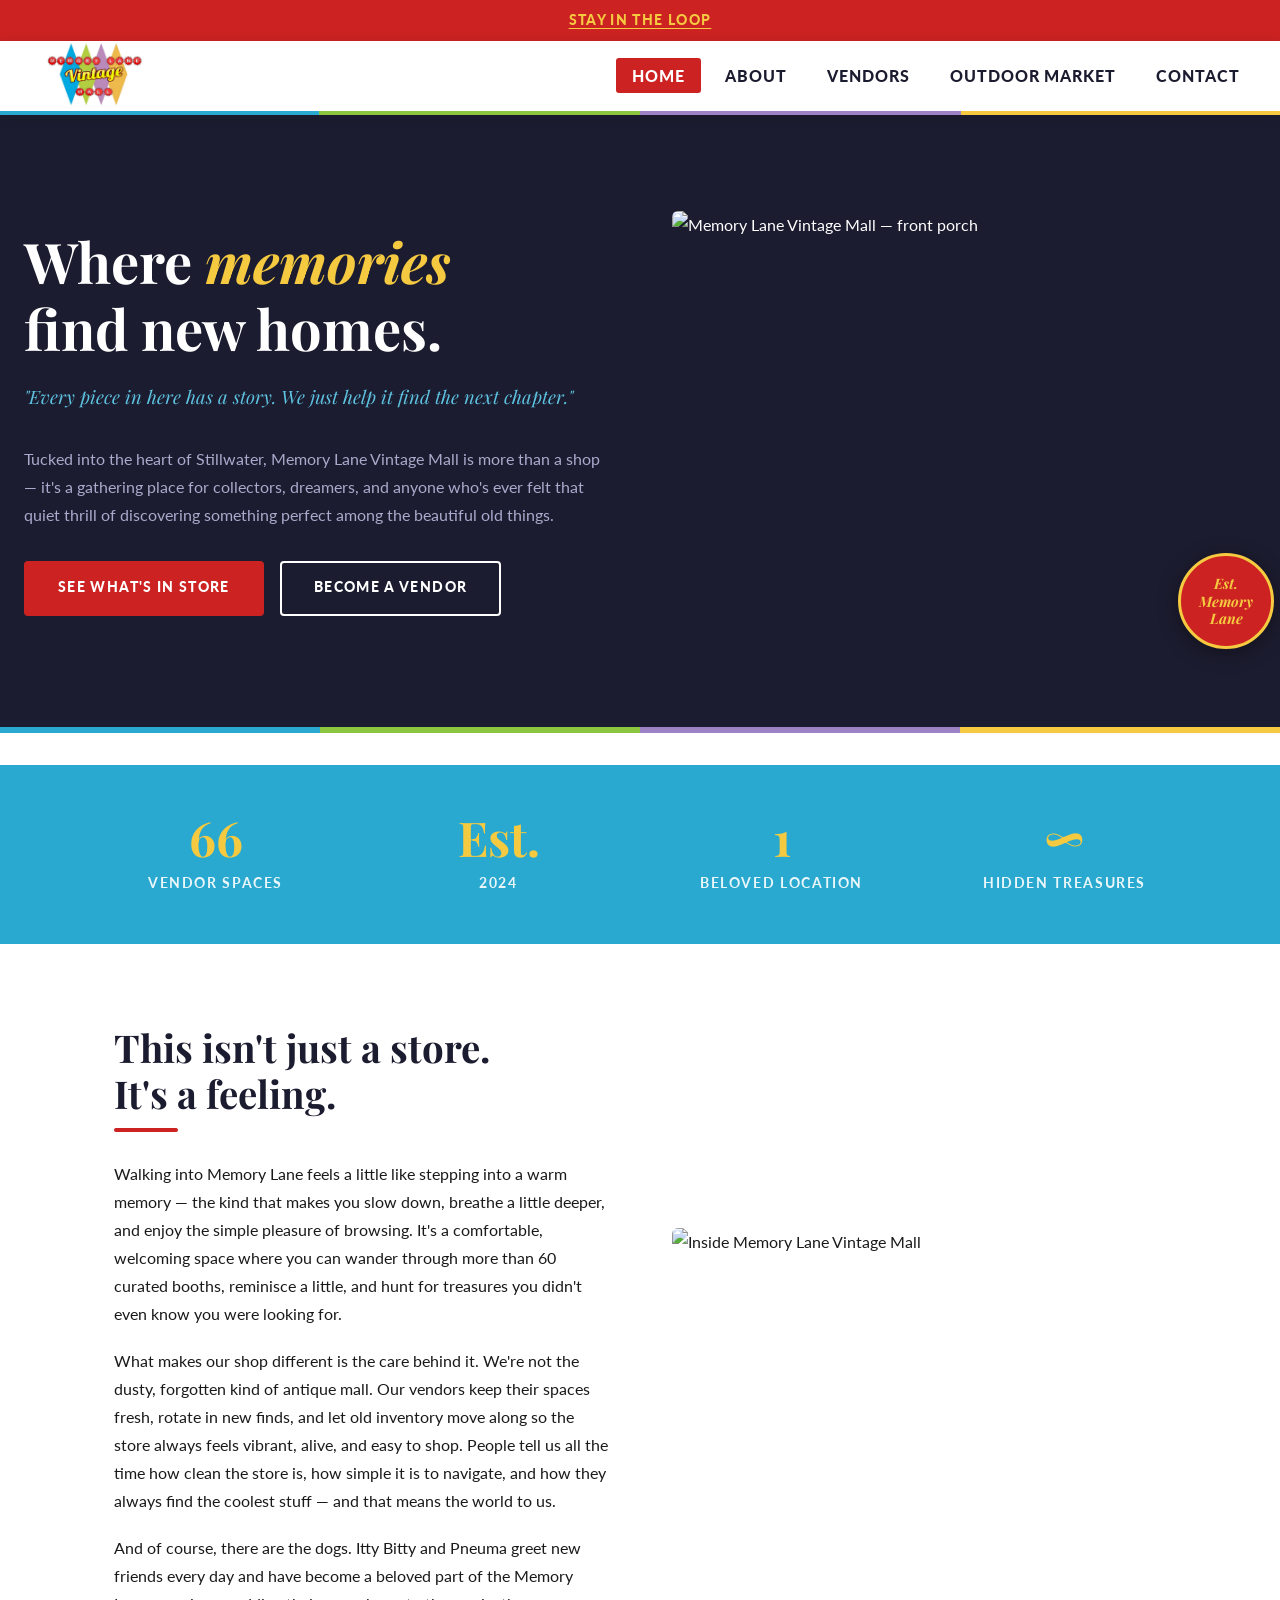
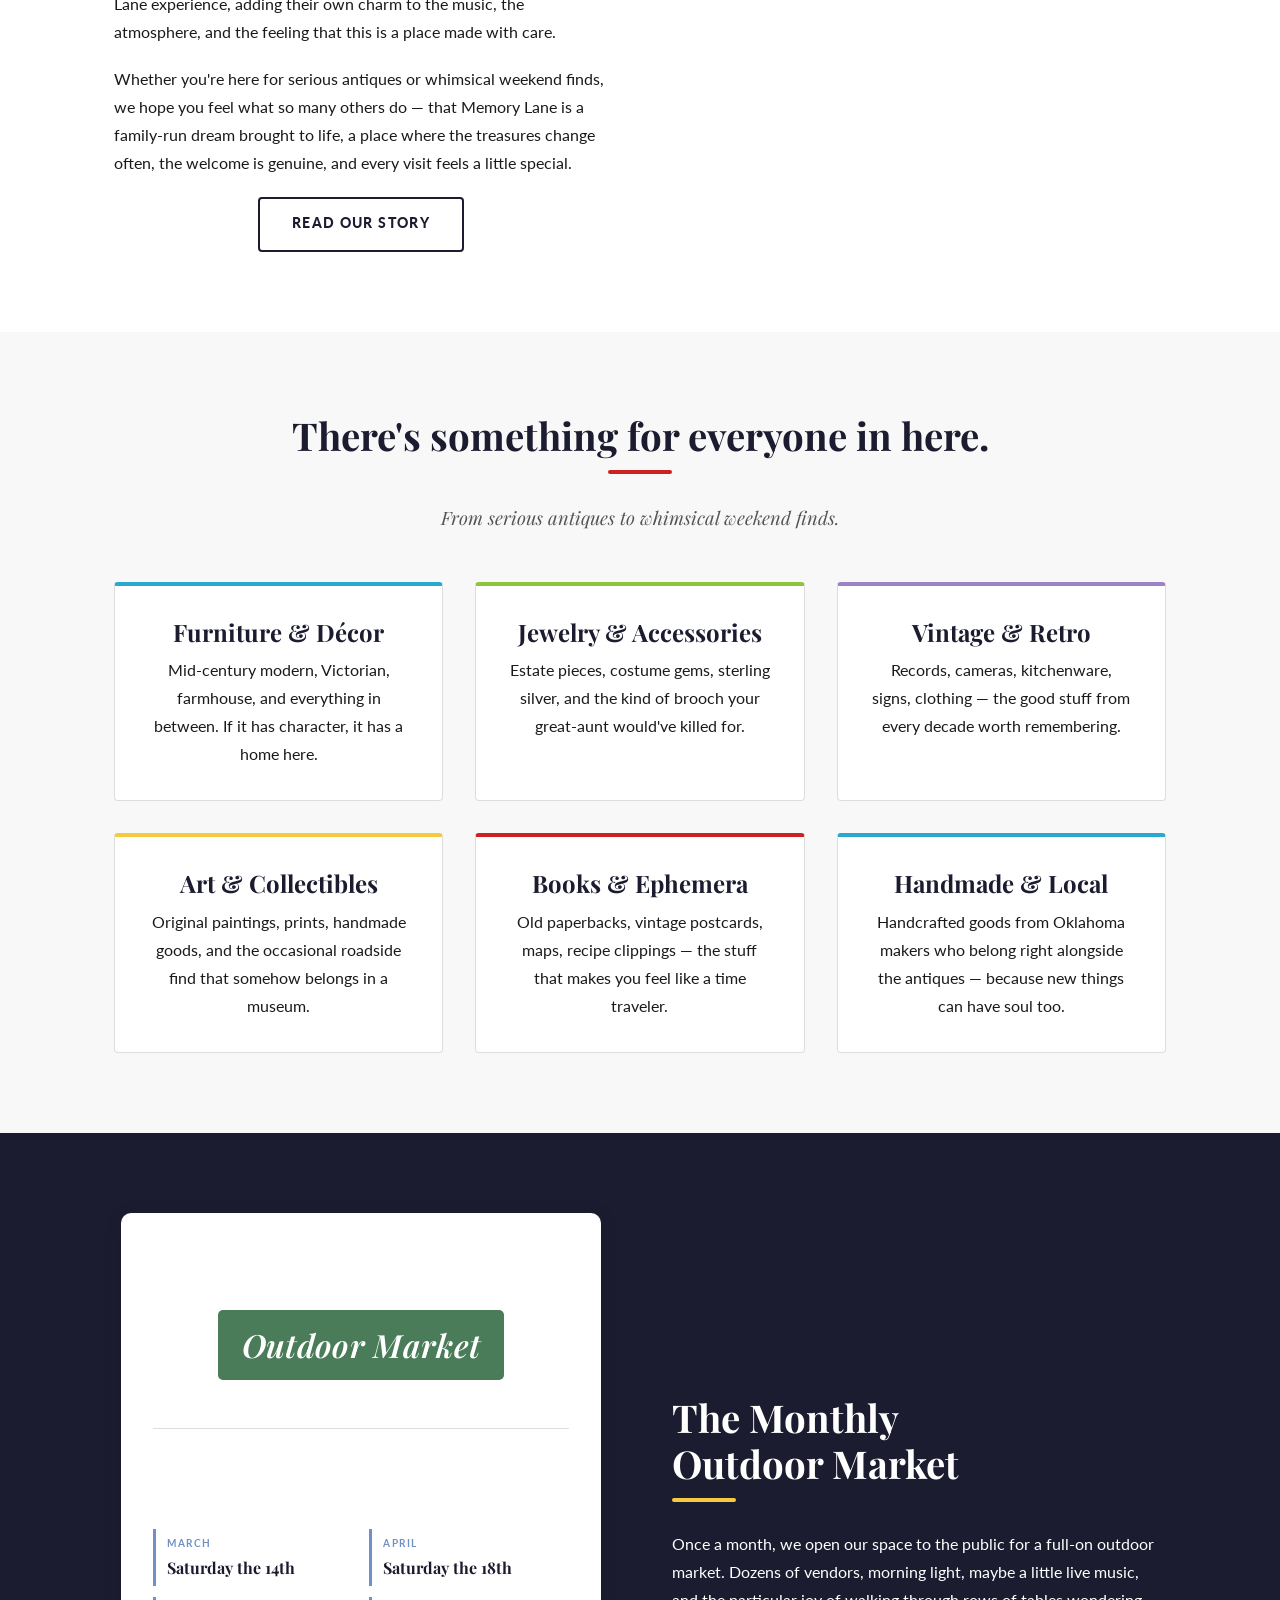
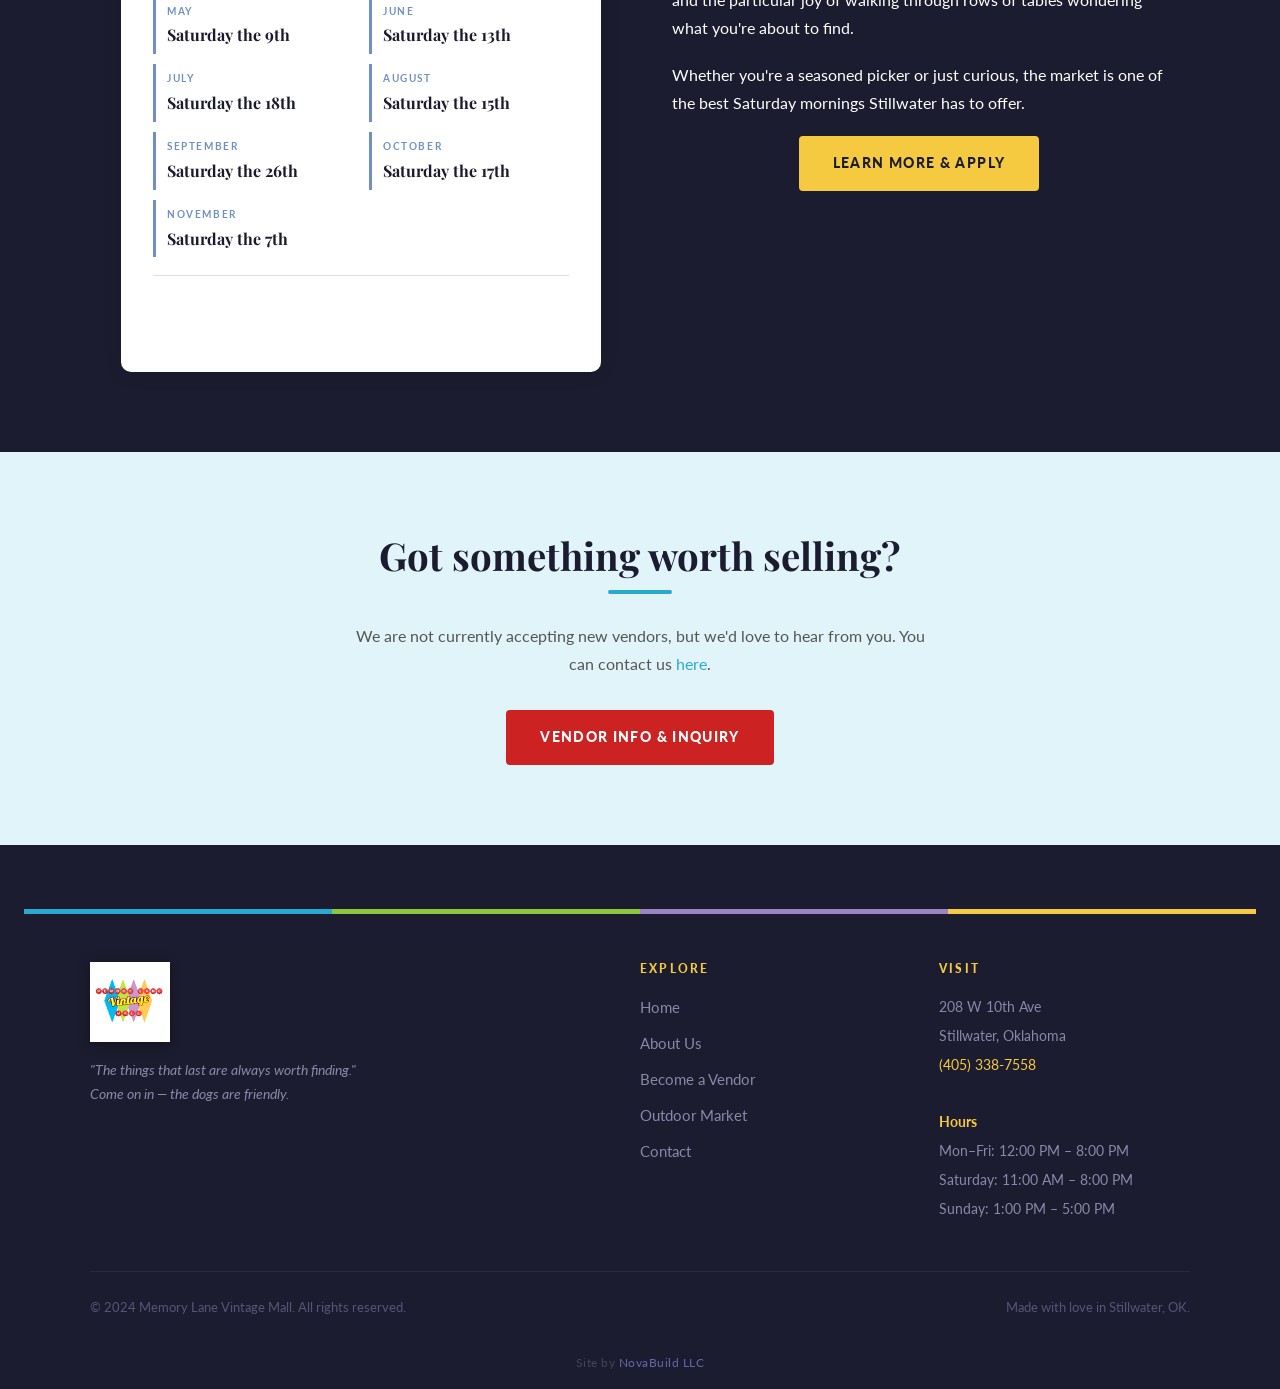
==== index.html @ 84dc1976 "add GA4 tag" ====
<!DOCTYPE html>
<html lang="en">
<head>
  <meta charset="UTF-8" />
  <meta name="viewport" content="width=device-width, initial-scale=1.0" />
  <meta name="google-site-verification" content="p25e0lxnQIfx47fx3cgCvIccGphFpyYKOBlN60PEdwU" />
  <link rel="icon" type="image/x-icon" href="favicon.ico" />
  <link rel="icon" type="image/png" sizes="32x32" href="favicon-32x32.png" />
  <link rel="icon" type="image/png" sizes="16x16" href="favicon-16x16.png" />
  <link rel="apple-touch-icon" sizes="180x180" href="apple-touch-icon.png" />
  <link rel="manifest" href="site.webmanifest" />
  <title>Memory Lane Vintage Mall — Stillwater, OK</title>
  <meta name="description" content="Memory Lane Vintage Mall in Stillwater, Oklahoma. Antiques, vintage finds, and handmade goods from local vendors you'll actually love." />
  <link rel="stylesheet" href="style.css" />
  <!-- Client requested domain: memorylanevintagemall.com — to be configured at launch -->
</head>
<body>

  <!-- Announcement Banner -->
  <div class="banner">
    <a href="contact.html">Stay in the Loop</a>
  </div>

  <!-- Navigation -->
  <nav class="nav" aria-label="Main navigation">
    <div class="nav__inner">
      <a href="index.html" class="nav__logo" aria-label="Memory Lane Vintage Mall — Home">
        <img src="logo.jpg" alt="Memory Lane Vintage Mall" />
      </a>
      <button class="nav__toggle" aria-label="Toggle navigation" aria-expanded="false">
        <span></span>
        <span></span>
        <span></span>
      </button>
      <ul class="nav__links">
        <li><a href="index.html">Home</a></li>
        <li><a href="about.html">About</a></li>
        <li><a href="vendors.html">Vendors</a></li>
        <li><a href="market.html">Outdoor Market</a></li>
        <li><a href="contact.html">Contact</a></li>
      </ul>
    </div>
  </nav>

  <!-- Hero Section -->
  <section class="hero">
    <div class="hero__content">
      <h1>Where <em>memories</em><br>find new homes.</h1>
      <p class="lead">"Every piece in here has a story. We just help it find the next chapter."</p>
      <p>
        Tucked into the heart of Stillwater, Memory Lane Vintage Mall is more than a shop —
        it's a gathering place for collectors, dreamers, and anyone who's ever felt that
        quiet thrill of discovering something perfect among the beautiful old things.
      </p>
      <div class="hero__buttons">
        <a href="about.html" class="btn btn--primary">See What's In Store</a>
        <a href="vendors.html" class="btn btn--outline-light">Become a Vendor</a>
      </div>
    </div>
    <div class="hero__image">
      <img src="porch.jpg" alt="Memory Lane Vintage Mall — front porch" />
      <div class="hero__badge">Est.<br>Memory<br>Lane</div>
    </div>
  </section>

  <!-- Color stripe -->
  <div class="diamond-row"><span></span><span></span><span></span><span></span></div>

  <!-- Stats Strip -->
  <div class="stats">
    <div class="stats__grid">
      <div>
        <span class="stat__number">66</span>
        <span class="stat__label">Vendor Spaces</span>
      </div>
      <div>
        <span class="stat__number">Est.</span>
        <span class="stat__label">2024</span>
      </div>
      <div>
        <span class="stat__number">1</span>
        <span class="stat__label">Beloved Location</span>
      </div>
      <div>
        <span class="stat__number">∞</span>
        <span class="stat__label">Hidden Treasures</span>
      </div>
    </div>
  </div>

  <!-- Intro -->
  <section class="section">
    <div class="container">
      <div class="two-col">
        <div>
          <h2>This isn't just a store.<br>It's a feeling.</h2>
          <hr class="divider" />
          <p>
            Walking into Memory Lane feels a little like stepping into a warm memory — the kind that makes you slow down, breathe a little deeper, and enjoy the simple pleasure of browsing. It's a comfortable, welcoming space where you can wander through more than 60 curated booths, reminisce a little, and hunt for treasures you didn't even know you were looking for.
          </p>
          <p>
            What makes our shop different is the care behind it. We're not the dusty, forgotten kind of antique mall. Our vendors keep their spaces fresh, rotate in new finds, and let old inventory move along so the store always feels vibrant, alive, and easy to shop. People tell us all the time how clean the store is, how simple it is to navigate, and how they always find the coolest stuff — and that means the world to us.
          </p>
          <p>
            And of course, there are the dogs. Itty Bitty and Pneuma greet new friends every day and have become a beloved part of the Memory Lane experience, adding their own charm to the music, the atmosphere, and the feeling that this is a place made with care.
          </p>
          <p>
            Whether you're here for serious antiques or whimsical weekend finds, we hope you feel what so many others do — that Memory Lane is a family-run dream brought to life, a place where the treasures change often, the welcome is genuine, and every visit feels a little special.
          </p>
          <div style="text-align: center;"><a href="about.html" class="btn btn--outline">Read Our Story</a></div>
        </div>
        <div>
          <img src="interior.jpg" alt="Inside Memory Lane Vintage Mall" class="section-img" />
        </div>
      </div>
    </div>
  </section>

  <!-- What You'll Find -->
  <section class="section section--alt">
    <div class="container text-center">
      <h2>There's something for everyone in here.</h2>
      <hr class="divider divider--center" />
      <p class="lead" style="margin-bottom: 3rem;">From serious antiques to whimsical weekend finds.</p>
      <div class="card-grid">
        <div class="card">
          <h3>Furniture & Décor</h3>
          <p>Mid-century modern, Victorian, farmhouse, and everything in between. If it has character, it has a home here.</p>
        </div>
        <div class="card">
          <h3>Jewelry & Accessories</h3>
          <p>Estate pieces, costume gems, sterling silver, and the kind of brooch your great-aunt would've killed for.</p>
        </div>
        <div class="card">
          <h3>Vintage & Retro</h3>
          <p>Records, cameras, kitchenware, signs, clothing — the good stuff from every decade worth remembering.</p>
        </div>
        <div class="card">
          <h3>Art & Collectibles</h3>
          <p>Original paintings, prints, handmade goods, and the occasional roadside find that somehow belongs in a museum.</p>
        </div>
        <div class="card">
          <h3>Books & Ephemera</h3>
          <p>Old paperbacks, vintage postcards, maps, recipe clippings — the stuff that makes you feel like a time traveler.</p>
        </div>
        <div class="card">
          <h3>Handmade & Local</h3>
          <p>Handcrafted goods from Oklahoma makers who belong right alongside the antiques — because new things can have soul too.</p>
        </div>
      </div>
    </div>
  </section>

  <!-- Monthly Market Teaser -->
  <section class="section section--navy">
    <div class="container">
      <div class="two-col">
        <div>
          <div class="market-schedule">
            <div class="market-schedule__header">
              <p class="market-schedule__monthly">Monthly</p>
              <p class="market-schedule__brand">Memory Lane</p>
              <div class="market-schedule__title-bar">Outdoor Market</div>
              <p class="market-schedule__mall">Mall</p>
            </div>
            <hr class="market-schedule__rule" />
            <h3 class="market-schedule__year-title">2026 Market Dates</h3>
            <p class="market-schedule__subtitle">Every Saturday &middot; 10 am &ndash; 5 pm</p>
            <div class="market-schedule__dates">
              <div class="market-schedule__date-item">
                <span class="market-schedule__month">March</span>
                <span class="market-schedule__day">Saturday the 14th</span>
              </div>
              <div class="market-schedule__date-item">
                <span class="market-schedule__month">April</span>
                <span class="market-schedule__day">Saturday the 18th</span>
              </div>
              <div class="market-schedule__date-item">
                <span class="market-schedule__month">May</span>
                <span class="market-schedule__day">Saturday the 9th</span>
              </div>
              <div class="market-schedule__date-item">
                <span class="market-schedule__month">June</span>
                <span class="market-schedule__day">Saturday the 13th</span>
              </div>
              <div class="market-schedule__date-item">
                <span class="market-schedule__month">July</span>
                <span class="market-schedule__day">Saturday the 18th</span>
              </div>
              <div class="market-schedule__date-item">
                <span class="market-schedule__month">August</span>
                <span class="market-schedule__day">Saturday the 15th</span>
              </div>
              <div class="market-schedule__date-item">
                <span class="market-schedule__month">September</span>
                <span class="market-schedule__day">Saturday the 26th</span>
              </div>
              <div class="market-schedule__date-item">
                <span class="market-schedule__month">October</span>
                <span class="market-schedule__day">Saturday the 17th</span>
              </div>
              <div class="market-schedule__date-item market-schedule__date-item--solo">
                <span class="market-schedule__month">November</span>
                <span class="market-schedule__day">Saturday the 7th</span>
              </div>
            </div>
            <hr class="market-schedule__rule" />
            <div class="market-schedule__footer">
              <p class="market-schedule__footer-note">Follow us on Facebook &amp; Instagram for updates</p>
              <p class="market-schedule__address">208 W 10th Ave &middot; Stillwater, OK</p>
            </div>
          </div>
        </div>
        <div>
          <h2>The Monthly<br>Outdoor Market</h2>
          <hr class="divider divider--yellow" />
          <p>Once a month, we open our space to the public for a full-on outdoor market. Dozens of vendors, morning light, maybe a little live music, and the particular joy of walking through rows of tables wondering what you're about to find.</p>
          <p>Whether you're a seasoned picker or just curious, the market is one of the best Saturday mornings Stillwater has to offer.</p>
          <div style="text-align: center;"><a href="market.html" class="btn btn--yellow">Learn More & Apply</a></div>
        </div>
      </div>
    </div>
  </section>

  <!-- Vendor CTA -->
  <section class="section section--blue-tint">
    <div class="container text-center">
      <h2>Got something worth selling?</h2>
      <hr class="divider divider--center divider--blue" />
      <p style="max-width: 580px; margin: 0 auto 2rem; color: var(--text-light);">
        We are not currently accepting new vendors, but we'd love to hear from you.
        You can contact us <a href="contact.html" style="color: var(--blue);">here</a>.
      </p>
      <a href="vendors.html" class="btn btn--primary">Vendor Info & Inquiry</a>
    </div>
  </section>

  <!-- Footer -->
  <footer class="footer">
    <div class="footer__top-stripe"></div>
    <div class="footer__grid">
      <div class="footer__logo">
        <a href="index.html"><img src="logo.jpg" alt="Memory Lane Vintage Mall" /></a>
        <p class="footer__tagline">"The things that last are always worth finding."<br>Come on in — the dogs are friendly.</p>
      </div>
      <div>
        <h4>Explore</h4>
        <ul class="footer__links">
          <li><a href="index.html">Home</a></li>
          <li><a href="about.html">About Us</a></li>
          <li><a href="vendors.html">Become a Vendor</a></li>
          <li><a href="market.html">Outdoor Market</a></li>
          <li><a href="contact.html">Contact</a></li>
        </ul>
      </div>
      <div>
        <h4>Visit</h4>
        <address class="footer__address">
          208 W 10th Ave<br>
          Stillwater, Oklahoma<br>
          <a href="tel:+14053387558" style="color:var(--yellow);">(405) 338-7558</a><br>
          <br>
          <strong style="color: var(--yellow);">Hours</strong><br>
          Mon–Fri: 12:00 PM – 8:00 PM<br>
          Saturday: 11:00 AM – 8:00 PM<br>
          Sunday: 1:00 PM – 5:00 PM
        </address>
      </div>
    </div>
    <div class="footer__bottom">
      <span>&copy; 2024 Memory Lane Vintage Mall. All rights reserved.</span>
      <span>Made with love in Stillwater, OK.</span>
    </div>
    <div class="footer__credit">Site by <a href="https://novabuildweb.com" target="_blank" rel="noopener">NovaBuild LLC</a></div>
  </footer>

    <!-- Google tag (gtag.js) -->
  <script async src="https://www.googletagmanager.com/gtag/js?id=G-17FGVHYV53"></script>
  <script>
    window.dataLayer = window.dataLayer || [];
    function gtag(){dataLayer.push(arguments);}
    gtag('js', new Date());
    gtag('config', 'G-17FGVHYV53');
  </script>
<script src="script.js"></script>
</body>
</html>
---- style.css ----
/* ============================================================
   Memory Lane Vintage Mall — style.css
   Palette pulled directly from logo:
     Turquoise #29A9CF · Lime #8CC63F · Lavender #9E82C6
     Gold #F5C940 · Red #CC2222 · Navy #1C1C30
   ============================================================ */

@import url('https://fonts.googleapis.com/css2?family=Playfair+Display:ital,wght@0,400;0,600;0,700;1,400;1,600&family=Lato:wght@300;400;700;900&display=swap');

/* ---------- Reset & Base ---------- */
*, *::before, *::after {
  box-sizing: border-box;
  margin: 0;
  padding: 0;
}

:root {
  /* Logo colors */
  --red:         #CC2222;
  --red-dark:    #A61A1A;
  --red-light:   #E03A3A;
  --blue:        #29A9CF;
  --blue-dark:   #1A7E9A;
  --blue-light:  #5DC3E0;
  --green:       #8CC63F;
  --green-dark:  #6A9A2C;
  --green-light: #A8D860;
  --purple:      #9E82C6;
  --purple-dark: #7A60A0;
  --purple-light:#BBA8DB;
  --yellow:      #F5C940;
  --yellow-dark: #D4A520;
  --yellow-light:#FFE066;

  /* Neutrals */
  --navy:        #1C1C30;
  --navy-mid:    #2A2A45;
  --text:        #1A1A1A;
  --text-light:  #555555;
  --white:       #FFFFFF;
  --off-white:   #F8F8F8;
  --light:       #F0F0F0;
  --border:      #DDDDDD;
}

html {
  scroll-behavior: smooth;
}

body {
  font-family: 'Lato', sans-serif;
  font-weight: 400;
  color: var(--text);
  background-color: var(--white);
  line-height: 1.75;
  font-size: 16px;
}

img { max-width: 100%; display: block; }

a {
  color: var(--red);
  text-decoration: none;
  transition: color 0.2s ease;
}
a:hover { color: var(--red-dark); }

/* ---------- Typography ---------- */
h1, h2, h3, h4, h5 {
  font-family: 'Playfair Display', serif;
  color: var(--navy);
  line-height: 1.2;
}

h1 { font-size: clamp(2rem, 5vw, 3.5rem); }
h2 { font-size: clamp(1.6rem, 3.5vw, 2.4rem); }
h3 { font-size: clamp(1.15rem, 2.5vw, 1.5rem); }

p { margin-bottom: 1.2rem; color: var(--text); }
p:last-child { margin-bottom: 0; }

.lead {
  font-size: 1.15rem;
  color: var(--text-light);
  font-style: italic;
  font-family: 'Playfair Display', serif;
}

/* ---------- Layout ---------- */
.container {
  max-width: 1100px;
  margin: 0 auto;
  padding: 0 1.5rem;
}

.section       { padding: 5rem 0; }
.section--alt  { background-color: var(--off-white); }
.section--light { background-color: var(--light); }

.section--navy {
  background-color: var(--navy);
}
.section--navy h2,
.section--navy h3,
.section--navy p { color: var(--white); }

.section--blue {
  background-color: var(--blue);
}
.section--blue h2,
.section--blue h3,
.section--blue p { color: var(--white); }

.section--red {
  background-color: var(--red);
}
.section--red h2,
.section--red h3,
.section--red p { color: var(--white); }

.section--green-tint { background-color: #EEF7E0; }
.section--blue-tint  { background-color: #E0F4FA; }
.section--purple-tint { background-color: #EDE8F5; }
.section--yellow-tint { background-color: #FEF8E2; }

.text-center { text-align: center; }

/* Divider bar */
.divider {
  width: 64px;
  height: 4px;
  background-color: var(--red);
  margin: 0.75rem 0 1.75rem;
  border: none;
  border-radius: 2px;
}
.divider--center { margin: 0.75rem auto 1.75rem; }
.divider--blue   { background-color: var(--blue); }
.divider--green  { background-color: var(--green); }
.divider--yellow { background-color: var(--yellow); }
.divider--purple { background-color: var(--purple); }

/* Diamond decorative motif */
.diamond-row {
  display: flex;
  gap: 0;
  height: 6px;
  overflow: hidden;
  margin-bottom: 2rem;
}
.diamond-row span {
  flex: 1;
}
.diamond-row span:nth-child(1) { background: var(--blue); }
.diamond-row span:nth-child(2) { background: var(--green); }
.diamond-row span:nth-child(3) { background: var(--purple); }
.diamond-row span:nth-child(4) { background: var(--yellow); }

/* ---------- Announcement Banner ---------- */
.banner {
  background-color: var(--red);
  color: var(--white);
  text-align: center;
  padding: 0.55rem 1.5rem;
  font-size: 0.85rem;
  font-family: 'Lato', sans-serif;
  font-weight: 900;
  letter-spacing: 0.1em;
  text-transform: uppercase;
}
.banner a {
  color: var(--yellow);
  text-decoration: underline;
  text-underline-offset: 3px;
}
.banner a:hover { color: var(--yellow-light); }

/* ---------- Navigation ---------- */
.nav {
  background-color: var(--white);
  border-bottom: 4px solid transparent;
  border-image: linear-gradient(90deg,
    var(--blue) 0%, var(--blue) 25%,
    var(--green) 25%, var(--green) 50%,
    var(--purple) 50%, var(--purple) 75%,
    var(--yellow) 75%, var(--yellow) 100%) 1;
  position: sticky;
  top: 0;
  z-index: 100;
  box-shadow: 0 2px 12px rgba(0,0,0,0.12);
  overflow: hidden;
}

.nav__inner {
  display: flex;
  align-items: stretch;
  justify-content: space-between;
  padding: 0 0 0 0;
  max-width: 100%;
  margin: 0;
  height: 70px;
}

.nav__logo {
  display: flex;
  align-items: center;
  gap: 0.5rem;
  text-decoration: none;
  padding-left: 2.5rem;
}

.nav__logo img {
  height: 112px;
  width: auto;
  display: block;
  object-fit: contain;
}

/* Fallback text (screen readers / no image) */
.nav__logo-text {
  font-family: 'Playfair Display', serif;
  font-size: 1.1rem;
  color: var(--navy);
  font-weight: 700;
  line-height: 1.1;
}
.nav__logo-text span {
  display: block;
  font-size: 0.65rem;
  font-family: 'Lato', sans-serif;
  letter-spacing: 0.18em;
  text-transform: uppercase;
  color: var(--text-light);
  font-weight: 400;
}

.nav__links {
  display: flex;
  gap: 0.5rem;
  list-style: none;
  align-items: center;
  margin-left: auto;
  padding-right: 1.5rem;
}

.nav__links a {
  color: var(--navy);
  font-size: 1rem;
  font-weight: 900;
  letter-spacing: 0.06em;
  text-transform: uppercase;
  padding: 0.5rem 1rem;
  border-radius: 3px;
  transition: background-color 0.2s ease, color 0.2s ease;
  border-bottom: none;
  white-space: nowrap;
}

.nav__links a:hover {
  background-color: var(--red);
  color: var(--white);
}

.nav__links a.active {
  background-color: var(--red);
  color: var(--white);
}

/* Hamburger */
.nav__toggle {
  display: none;
  flex-direction: column;
  gap: 5px;
  cursor: pointer;
  background: none;
  border: none;
  padding: 4px;
}
.nav__toggle span {
  display: block;
  width: 26px;
  height: 2px;
  background-color: var(--navy);
  transition: all 0.3s ease;
  border-radius: 2px;
}
.nav__toggle.open span:nth-child(1) { transform: translateY(7px) rotate(45deg); }
.nav__toggle.open span:nth-child(2) { opacity: 0; }
.nav__toggle.open span:nth-child(3) { transform: translateY(-7px) rotate(-45deg); }

/* Hero button row */
.hero__buttons {
  display: flex;
  flex-wrap: wrap;
  gap: 1rem;
  align-items: center;
  margin-top: 0;
}

/* ---------- Hero ---------- */
.hero {
  background-color: var(--navy);
  color: var(--white);
  padding: 6rem 1.5rem;
  display: grid;
  grid-template-columns: 1fr 1fr;
  gap: 4rem;
  align-items: center;
}

.hero__content h1 {
  color: var(--white);
  margin-bottom: 1.2rem;
}

.hero__content h1 em {
  color: var(--yellow);
  font-style: italic;
}

.hero__content .lead {
  color: var(--blue-light);
  margin-bottom: 2rem;
}

.hero__content p {
  color: #AAAACC;
  margin-bottom: 2rem;
}

.hero__image { position: relative; }

.hero__image-placeholder {
  background-color: var(--navy-mid);
  border: 2px dashed #4A4A6A;
  border-radius: 6px;
  display: flex;
  flex-direction: column;
  align-items: center;
  justify-content: center;
  min-height: 360px;
  color: #6A6A8A;
  font-size: 0.82rem;
  gap: 0.5rem;
  font-family: 'Lato', sans-serif;
  letter-spacing: 0.06em;
  text-transform: uppercase;
}

.hero__badge {
  position: absolute;
  bottom: -18px;
  right: -18px;
  background-color: var(--red);
  color: var(--yellow);
  font-family: 'Playfair Display', serif;
  font-style: italic;
  font-weight: 700;
  font-size: 0.9rem;
  padding: 1rem;
  border-radius: 50%;
  width: 96px;
  height: 96px;
  display: flex;
  align-items: center;
  justify-content: center;
  text-align: center;
  line-height: 1.2;
  box-shadow: 0 4px 20px rgba(0,0,0,0.4);
  border: 3px solid var(--yellow);
}

/* ---------- Buttons ---------- */
.btn {
  display: inline-block;
  padding: 0.85rem 2rem;
  font-family: 'Lato', sans-serif;
  font-weight: 900;
  font-size: 0.85rem;
  letter-spacing: 0.1em;
  text-transform: uppercase;
  border-radius: 4px;
  transition: all 0.2s ease;
  cursor: pointer;
  border: 2px solid transparent;
  text-decoration: none;
}

.btn--primary {
  background-color: var(--red);
  color: var(--white);
  border-color: var(--red);
}
.btn--primary:hover {
  background-color: var(--red-dark);
  border-color: var(--red-dark);
  color: var(--white);
  transform: translateY(-2px);
  box-shadow: 0 4px 14px rgba(204,34,34,0.35);
}

.btn--blue {
  background-color: var(--blue);
  color: var(--white);
  border-color: var(--blue);
}
.btn--blue:hover {
  background-color: var(--blue-dark);
  border-color: var(--blue-dark);
  color: var(--white);
  transform: translateY(-2px);
}

.btn--outline {
  background-color: transparent;
  color: var(--navy);
  border-color: var(--navy);
}
.btn--outline:hover {
  background-color: var(--navy);
  color: var(--white);
  transform: translateY(-2px);
}

.btn--outline-light {
  background-color: transparent;
  color: var(--white);
  border-color: var(--white);
}
.btn--outline-light:hover {
  background-color: var(--white);
  color: var(--navy);
  transform: translateY(-2px);
}

.btn--yellow {
  background-color: var(--yellow);
  color: var(--navy);
  border-color: var(--yellow);
}
.btn--yellow:hover {
  background-color: var(--yellow-dark);
  border-color: var(--yellow-dark);
  color: var(--navy);
  transform: translateY(-2px);
}

/* ---------- Image Placeholders ---------- */
.img-placeholder {
  background-color: var(--light);
  border: 2px dashed var(--border);
  border-radius: 6px;
  display: flex;
  flex-direction: column;
  align-items: center;
  justify-content: center;
  color: #AAAAAA;
  font-size: 0.78rem;
  gap: 0.5rem;
  font-family: 'Lato', sans-serif;
  letter-spacing: 0.05em;
  text-transform: uppercase;
  min-height: 260px;
}

/* ---------- Real Photo Styles ---------- */
.section-img {
  width: 100%;
  height: 420px;
  object-fit: cover;
  border-radius: 6px;
  display: block;
}

.section-img--tall {
  height: 500px;
}

.section-img--short {
  height: 320px;
}

.section-img--contain {
  height: auto;
  object-fit: contain;
}

.hero__image img {
  width: 100%;
  height: 420px;
  object-fit: cover;
  object-position: center;
  border-radius: 6px;
  display: block;
}

/* Dogs single photo */
.dogs-photo {
  width: 100%;
  max-width: 540px;
  margin: 0 auto;
  border-radius: 8px;
  object-fit: cover;
  height: 380px;
  display: block;
  box-shadow: 0 8px 32px rgba(0,0,0,0.35);
}

/* ---------- Cards ---------- */
.card-grid {
  display: grid;
  grid-template-columns: repeat(auto-fit, minmax(280px, 1fr));
  gap: 2rem;
}

.card {
  background-color: var(--white);
  border: 1px solid var(--border);
  border-top: 4px solid var(--red);
  border-radius: 4px;
  padding: 2rem;
  transition: transform 0.2s ease, box-shadow 0.2s ease;
}
.card:hover {
  transform: translateY(-4px);
  box-shadow: 0 8px 24px rgba(0,0,0,0.1);
}
.card:nth-child(1) { border-top-color: var(--blue); }
.card:nth-child(2) { border-top-color: var(--green); }
.card:nth-child(3) { border-top-color: var(--purple); }
.card:nth-child(4) { border-top-color: var(--yellow); }
.card:nth-child(5) { border-top-color: var(--red); }
.card:nth-child(6) { border-top-color: var(--blue); }

.card__icon {
  font-size: 2rem;
  margin-bottom: 0.75rem;
  display: block;
}
.card h3 { margin-bottom: 0.6rem; }

/* ---------- Stats Strip ---------- */
.stats {
  background-color: var(--blue);
  color: var(--white);
  padding: 3rem 1.5rem;
}
.stats__grid {
  display: grid;
  grid-template-columns: repeat(auto-fit, minmax(180px, 1fr));
  gap: 2rem;
  text-align: center;
  max-width: 1100px;
  margin: 0 auto;
}
.stat__number {
  font-family: 'Playfair Display', serif;
  font-size: 3rem;
  font-weight: 700;
  display: block;
  line-height: 1;
  margin-bottom: 0.4rem;
  color: var(--yellow);
}
.stat__label {
  font-size: 0.85rem;
  letter-spacing: 0.12em;
  text-transform: uppercase;
  opacity: 0.9;
  font-weight: 700;
}

/* ---------- Two-Column ---------- */
.two-col {
  display: grid;
  grid-template-columns: 1fr 1fr;
  gap: 4rem;
  align-items: center;
}
.two-col--reverse { direction: rtl; }
.two-col--reverse > * { direction: ltr; }

/* ---------- Page Hero (inner pages) ---------- */
.page-hero {
  background-color: var(--navy);
  color: var(--white);
  padding: 4rem 1.5rem 3rem;
  text-align: center;
  position: relative;
  overflow: hidden;
}
.page-hero::after {
  content: '';
  display: block;
  height: 5px;
  background: linear-gradient(90deg,
    var(--blue) 0 25%,
    var(--green) 25% 50%,
    var(--purple) 50% 75%,
    var(--yellow) 75% 100%);
  position: absolute;
  bottom: 0; left: 0; right: 0;
}
.page-hero h1 {
  color: var(--white);
  margin-bottom: 0.75rem;
}
.page-hero p {
  color: var(--blue-light);
  font-family: 'Playfair Display', serif;
  font-style: italic;
  font-size: 1.1rem;
  max-width: 600px;
  margin: 0 auto;
}

/* ---------- Forms ---------- */
.form-wrap {
  background-color: var(--white);
  border: 1px solid var(--border);
  border-top: 4px solid var(--red);
  border-radius: 4px;
  padding: 2.5rem;
  max-width: 700px;
  margin: 0 auto;
  box-shadow: 0 4px 24px rgba(0,0,0,0.06);
}
.form-wrap h3 { margin-bottom: 0.5rem; }
.form-wrap .lead { margin-bottom: 2rem; font-size: 1rem; }

.form-group { margin-bottom: 1.4rem; }

.form-group label {
  display: block;
  font-size: 0.82rem;
  font-weight: 900;
  letter-spacing: 0.08em;
  text-transform: uppercase;
  color: var(--navy);
  margin-bottom: 0.4rem;
}

.form-group input,
.form-group textarea,
.form-group select {
  width: 100%;
  padding: 0.75rem 1rem;
  font-family: 'Lato', sans-serif;
  font-size: 1rem;
  color: var(--text);
  background-color: var(--off-white);
  border: 1.5px solid var(--border);
  border-radius: 3px;
  transition: border-color 0.2s ease, box-shadow 0.2s ease;
  -webkit-appearance: none;
  appearance: none;
}

.form-group input:focus,
.form-group textarea:focus,
.form-group select:focus {
  outline: none;
  border-color: var(--blue);
  box-shadow: 0 0 0 3px rgba(41,169,207,0.18);
  background-color: var(--white);
}

.form-group textarea { resize: vertical; min-height: 120px; }

.form-row {
  display: grid;
  grid-template-columns: 1fr 1fr;
  gap: 1rem;
}

.form-note {
  font-size: 0.8rem;
  color: var(--text-light);
  margin-top: 0.3rem;
}

/* ---------- Checkboxes ---------- */
.checkbox-group {
  display: flex;
  flex-direction: column;
  gap: 0.75rem;
}

.checkbox-label {
  display: flex;
  align-items: center;
  gap: 1rem;
  padding: 1rem 1.25rem;
  border: 2px solid #c8c8c8;
  border-radius: 6px;
  cursor: pointer;
  color: var(--text);
  font-size: 1rem;
  font-weight: 400;
  text-transform: none;
  letter-spacing: 0;
  background: #ffffff;
  transition: border-color 0.15s ease, background 0.15s ease;
  user-select: none;
  position: relative;
}

.checkbox-label input[type="checkbox"] {
  position: absolute;
  opacity: 0;
  width: 0;
  height: 0;
  pointer-events: none;
}

/* Custom checkbox indicator */
.checkbox-label::before {
  content: '';
  display: flex;
  align-items: center;
  justify-content: center;
  width: 22px;
  height: 22px;
  min-width: 22px;
  border: 2px solid #c8c8c8;
  border-radius: 4px;
  background: #ffffff;
  font-size: 14px;
  font-weight: 700;
  color: #ffffff;
  transition: all 0.15s ease;
  box-sizing: border-box;
}

/* Selected state — card */
.checkbox-label:has(input:checked) {
  border-color: #1a2e1a;
  background: #f0f5f0;
  font-weight: 700;
  color: #1a2e1a;
}

/* Selected state — indicator box */
.checkbox-label:has(input:checked)::before {
  background: #1a2e1a;
  border-color: #1a2e1a;
  content: '✓';
  color: #ffffff;
  display: flex;
  align-items: center;
  justify-content: center;
  font-size: 13px;
  line-height: 22px;
}

/* ---------- Vendor Highlight ---------- */
.vendor-highlight {
  background-color: var(--navy);
  color: var(--white);
  border-radius: 4px;
  padding: 2.5rem;
  margin: 2rem 0;
}
.vendor-highlight h3 {
  color: var(--yellow);
  margin-bottom: 1.25rem;
  font-size: 1.4rem;
}
.vendor-highlight ul {
  list-style: none;
  display: grid;
  grid-template-columns: 1fr 1fr;
  gap: 0.65rem;
}
.vendor-highlight ul li {
  font-size: 0.95rem;
  color: #CCCCEE;
  display: flex;
  align-items: flex-start;
  gap: 0.5rem;
}
.vendor-highlight ul li::before {
  content: '◆';
  color: var(--yellow);
  font-size: 0.65rem;
  margin-top: 5px;
  flex-shrink: 0;
}

/* ---------- Market Info Grid ---------- */
.market-info-grid {
  display: grid;
  grid-template-columns: repeat(auto-fit, minmax(240px, 1fr));
  gap: 1.5rem;
  margin: 2rem 0;
}
.market-info-item {
  background-color: var(--white);
  border-left: 4px solid var(--blue);
  padding: 1.2rem 1.5rem;
  border-radius: 0 4px 4px 0;
  box-shadow: 0 2px 8px rgba(0,0,0,0.05);
}
.market-info-item:nth-child(2) { border-left-color: var(--green); }
.market-info-item:nth-child(3) { border-left-color: var(--purple); }
.market-info-item:nth-child(4) { border-left-color: var(--yellow); }
.market-info-item:nth-child(5) { border-left-color: var(--red); }
.market-info-item:nth-child(6) { border-left-color: var(--blue); }
.market-info-item strong {
  display: block;
  font-family: 'Playfair Display', serif;
  font-size: 1.1rem;
  color: var(--navy);
  margin-bottom: 0.3rem;
}
.market-info-item span { font-size: 0.9rem; color: var(--text-light); }

/* ---------- Pull Quote ---------- */
.pull-quote {
  border-left: 5px solid var(--yellow);
  padding: 1.5rem 2rem;
  background-color: var(--white);
  margin: 2.5rem 0;
  border-radius: 0 4px 4px 0;
  box-shadow: 0 2px 12px rgba(0,0,0,0.06);
}
.pull-quote p {
  font-family: 'Playfair Display', serif;
  font-size: 1.35rem;
  font-style: italic;
  color: var(--navy);
  margin: 0;
  line-height: 1.5;
}

/* ---------- Dogs Section ---------- */
.dogs-grid {
  display: grid;
  grid-template-columns: repeat(auto-fit, minmax(200px, 1fr));
  gap: 2rem;
  margin-top: 2rem;
}
.dog-card { text-align: center; }
.dog-card .img-placeholder {
  border-radius: 50%;
  width: 180px;
  height: 180px;
  min-height: unset;
  margin: 0 auto 1rem;
  background-color: var(--navy-mid);
  border-color: #4A4A6A;
  color: #7A7A9A;
}
.dog-card h4 {
  font-family: 'Playfair Display', serif;
  font-size: 1.1rem;
  color: var(--white);
  margin-bottom: 0.3rem;
}
.dog-card p { font-size: 0.88rem; color: #AAAACC; }

/* ---------- Success Message ---------- */
.form-success {
  display: none;
  background-color: #EEF7E0;
  border: 2px solid var(--green);
  border-radius: 4px;
  padding: 1.5rem;
  text-align: center;
  color: var(--green-dark);
  font-family: 'Playfair Display', serif;
  font-style: italic;
  font-size: 1.1rem;
  margin-bottom: 2rem;
}

/* ---------- Footer ---------- */
.footer {
  background-color: var(--navy);
  color: #AAAACC;
  padding: 4rem 1.5rem 0;
}
.footer__top-stripe {
  height: 5px;
  background: linear-gradient(90deg,
    var(--blue) 0 25%,
    var(--green) 25% 50%,
    var(--purple) 50% 75%,
    var(--yellow) 75% 100%);
  margin-bottom: 3rem;
}
.footer__grid {
  display: grid;
  grid-template-columns: 2fr 1fr 1fr;
  gap: 3rem;
  max-width: 1100px;
  margin: 0 auto 3rem;
}
.footer__logo img {
  height: 80px;
  width: auto;
  margin-bottom: 1rem;
  /* Brighten logo slightly on dark background */
  filter: brightness(1.1) drop-shadow(0 2px 6px rgba(0,0,0,0.4));
}
.footer__tagline {
  font-size: 0.9rem;
  line-height: 1.7;
  color: #8888AA;
  font-style: italic;
  margin-bottom: 0;
}
.footer h4 {
  color: var(--yellow);
  font-family: 'Lato', sans-serif;
  font-size: 0.78rem;
  font-weight: 900;
  letter-spacing: 0.18em;
  text-transform: uppercase;
  margin-bottom: 1rem;
}
.footer__links { list-style: none; }
.footer__links li { margin-bottom: 0.5rem; }
.footer__links a {
  color: #8888AA;
  font-size: 0.92rem;
  transition: color 0.2s ease;
}
.footer__links a:hover { color: var(--blue-light); }

.footer__address {
  font-size: 0.9rem;
  line-height: 2;
  font-style: normal;
  color: #8888AA;
}
.footer__credit {
  max-width: 1100px;
  margin: 0 auto;
  padding: 0.6rem 0 1rem;
  text-align: center;
  font-size: 0.75rem;
  color: #44445A;
  letter-spacing: 0.04em;
}
.footer__credit a {
  color: #6666AA;
  text-decoration: none;
}
.footer__credit a:hover {
  color: #9999CC;
  text-decoration: underline;
}

.footer__bottom {
  max-width: 1100px;
  margin: 0 auto;
  padding: 1.5rem 0;
  border-top: 1px solid #2A2A45;
  display: flex;
  align-items: center;
  justify-content: space-between;
  font-size: 0.8rem;
  color: #555577;
  flex-wrap: wrap;
  gap: 0.5rem;
}

/* ---------- Responsive ---------- */
@media (max-width: 900px) {
  .hero {
    grid-template-columns: 1fr;
    padding: 4rem 1.5rem;
    gap: 2.5rem;
    text-align: center;
  }
  .hero__badge { right: 0; bottom: -12px; }
  .two-col { grid-template-columns: 1fr; gap: 2.5rem; }
  .two-col--reverse { direction: ltr; }
  .footer__grid { grid-template-columns: 1fr 1fr; gap: 2rem; }
  .footer__grid > :first-child { grid-column: 1 / -1; }
  .vendor-highlight ul { grid-template-columns: 1fr; }
}

@media (max-width: 680px) {
  .section { padding: 3.5rem 0; }

  .nav__links {
    display: none;
    position: absolute;
    top: 110px;
    left: 0; right: 0;
    background-color: var(--white);
    flex-direction: column;
    padding: 0.5rem 1rem 1rem;
    gap: 0;
    box-shadow: 0 8px 24px rgba(0,0,0,0.15);
    border-top: 3px solid var(--red);
  }
  .nav__links.open { display: flex; }
  .nav__links li { border-bottom: 1px solid var(--light); }
  .nav__links li:last-child { border-bottom: none; }
  .nav__links a {
    display: block;
    padding: 0.85rem 0.5rem;
    border-radius: 0;
  }

  .nav__toggle { display: flex; }

  .footer__grid { grid-template-columns: 1fr; gap: 2rem; }
  .form-row { grid-template-columns: 1fr; }
  .footer__bottom { flex-direction: column; text-align: center; }
}

/* ========== iPhone / Mobile Fixes (max-width: 768px) ========== */
@media (max-width: 768px) {

  /* --- 1. Logo: smaller, shifted to top-left --- */
  .nav__logo {
    padding-left: 0.75rem;
  }
  .nav__logo img {
    height: 62px;
    max-width: 120px;
    object-fit: contain;
  }

  /* --- Nav inner: auto height to fit logo --- */
  .nav__inner {
    height: auto;
    min-height: 70px;
    padding: 4px 0;
  }

  /* --- 2. Nav: allow dropdown to escape overflow clipping --- */
  .nav {
    overflow: visible;
  }

  /* --- 3. Hamburger: fully visible, 44×44px tap target --- */
  .nav__toggle {
    display: flex;
    align-items: center;
    justify-content: center;
    min-width: 44px;
    min-height: 44px;
    padding: 10px 14px 10px 10px;
    margin-right: 0.5rem;
    flex-shrink: 0;
  }

  /* --- 4. Nav dropdown: in-viewport, solid bg, finger-friendly --- */
  .nav__links {
    display: none;
    position: absolute;
    top: 100%;
    left: 0;
    right: 0;
    width: 100%;
    background-color: var(--white);
    flex-direction: column;
    padding: 0.5rem 0 1rem;
    gap: 0;
    box-shadow: 0 8px 28px rgba(0, 0, 0, 0.18);
    border-top: 3px solid var(--red);
    z-index: 200;
  }
  .nav__links.open {
    display: flex;
  }
  .nav__links li {
    border-bottom: 1px solid var(--light);
  }
  .nav__links li:last-child {
    border-bottom: none;
  }
  .nav__links a {
    display: flex;
    align-items: center;
    min-height: 44px;
    padding: 0.85rem 1.25rem;
    font-size: 1.05rem;
    border-radius: 0;
    white-space: normal;
  }

  /* Hero buttons: center on mobile */
  .hero__buttons {
    justify-content: center;
  }

  /* --- 5. General overflow pass --- */

  /* Sections: prevent horizontal bleed */
  .section {
    overflow: hidden;
  }

  /* Market schedule card: full width */
  .market-schedule {
    padding: 1.25rem 1rem;
    max-width: 100%;
  }
  .market-schedule__dates {
    grid-template-columns: 1fr;
  }
  .market-schedule__date-item--solo {
    grid-column: auto;
    max-width: 100%;
  }

  /* Hero badge: keep on screen */
  .hero__badge {
    right: 0;
    bottom: -12px;
    width: 80px;
    height: 80px;
    font-size: 0.78rem;
    padding: 0.75rem;
  }

  /* Pull quote: tighter padding */
  .pull-quote {
    padding: 1rem 1.25rem;
    margin: 1.5rem 0;
  }

  /* Vendor highlight: tighter padding */
  .vendor-highlight {
    padding: 1.5rem 1rem;
  }

  /* Forms: tighter padding so they don't clip */
  .form-wrap {
    padding: 1.5rem 1rem;
  }

  /* Stats: reduce number size on small screens */
  .stats {
    padding: 2rem 1rem;
  }
  .stat__number {
    font-size: 2.2rem;
  }

  /* Banner: allow text to wrap */
  .banner {
    font-size: 0.75rem;
    padding: 0.5rem 1rem;
    line-height: 1.6;
  }

  /* Footer: tighter padding, prevent address overflow */
  .footer {
    padding: 3rem 1rem 0;
  }
  .footer__address {
    word-break: break-word;
  }
}

/* ---------- Market Schedule Card ---------- */
.market-schedule {
  background: #fff;
  border-radius: 10px;
  box-shadow: 0 2px 18px rgba(0,0,0,0.10);
  padding: 2.25rem 2rem 1.75rem;
  max-width: 480px;
  width: 100%;
  margin: 0 auto;
  font-family: 'Lato', sans-serif;
}

.market-schedule__header {
  text-align: center;
  margin-bottom: 1.25rem;
}

.market-schedule__monthly {
  font-family: 'Lato', sans-serif;
  font-size: 0.7rem;
  font-weight: 700;
  letter-spacing: 0.2em;
  text-transform: uppercase;
  color: #8C87BB;
  margin-bottom: 0.15rem;
}

.market-schedule__brand {
  font-family: 'Lato', sans-serif;
  font-size: 1.05rem;
  font-weight: 300;
  letter-spacing: 0.18em;
  text-transform: uppercase;
  color: #2B3A6B;
  margin-bottom: 0.6rem;
}

.market-schedule__title-bar {
  background: #4A7C5A;
  color: #fff;
  font-family: 'Playfair Display', serif;
  font-style: italic;
  font-size: 2rem;
  font-weight: 600;
  border-radius: 5px;
  padding: 0.45rem 1.5rem;
  display: inline-block;
  margin-bottom: 0.55rem;
  letter-spacing: 0.01em;
}

.market-schedule__mall {
  font-family: 'Lato', sans-serif;
  font-size: 0.7rem;
  font-weight: 700;
  letter-spacing: 0.2em;
  text-transform: uppercase;
  color: #C4962A;
}

.market-schedule__rule {
  border: none;
  border-top: 1px solid #DEDEDE;
  margin: 1.1rem 0;
}

.market-schedule__year-title {
  font-family: 'Playfair Display', serif;
  font-size: 1.65rem;
  font-weight: 700;
  color: #1A1A2E;
  text-align: center;
  margin-bottom: 0.2rem;
}

.market-schedule__subtitle {
  text-align: center;
  color: #888;
  font-size: 0.88rem;
  margin-bottom: 1.4rem;
}

.market-schedule__dates {
  display: grid;
  grid-template-columns: 1fr 1fr;
  gap: 0.65rem 1rem;
}

.market-schedule__date-item {
  border-left: 3px solid #7090C4;
  padding: 0.3rem 0 0.3rem 0.7rem;
}

.market-schedule__month {
  display: block;
  font-size: 0.65rem;
  font-weight: 700;
  letter-spacing: 0.15em;
  text-transform: uppercase;
  color: #7090C4;
  margin-bottom: 0.1rem;
}

.market-schedule__day {
  display: block;
  font-family: 'Playfair Display', serif;
  font-size: 1rem;
  font-weight: 700;
  color: #1A1A2E;
}

.market-schedule__date-item--solo {
  grid-column: 1 / -1;
  max-width: calc(50% - 0.5rem);
}

.market-schedule__footer {
  text-align: center;
  margin-top: 0.25rem;
}

.market-schedule__footer-note {
  font-size: 0.78rem;
  color: #AAAAAA;
  margin-bottom: 0.2rem;
}

.market-schedule__address {
  font-family: 'Playfair Display', serif;
  font-style: italic;
  font-size: 0.9rem;
  color: #4A6090;
}
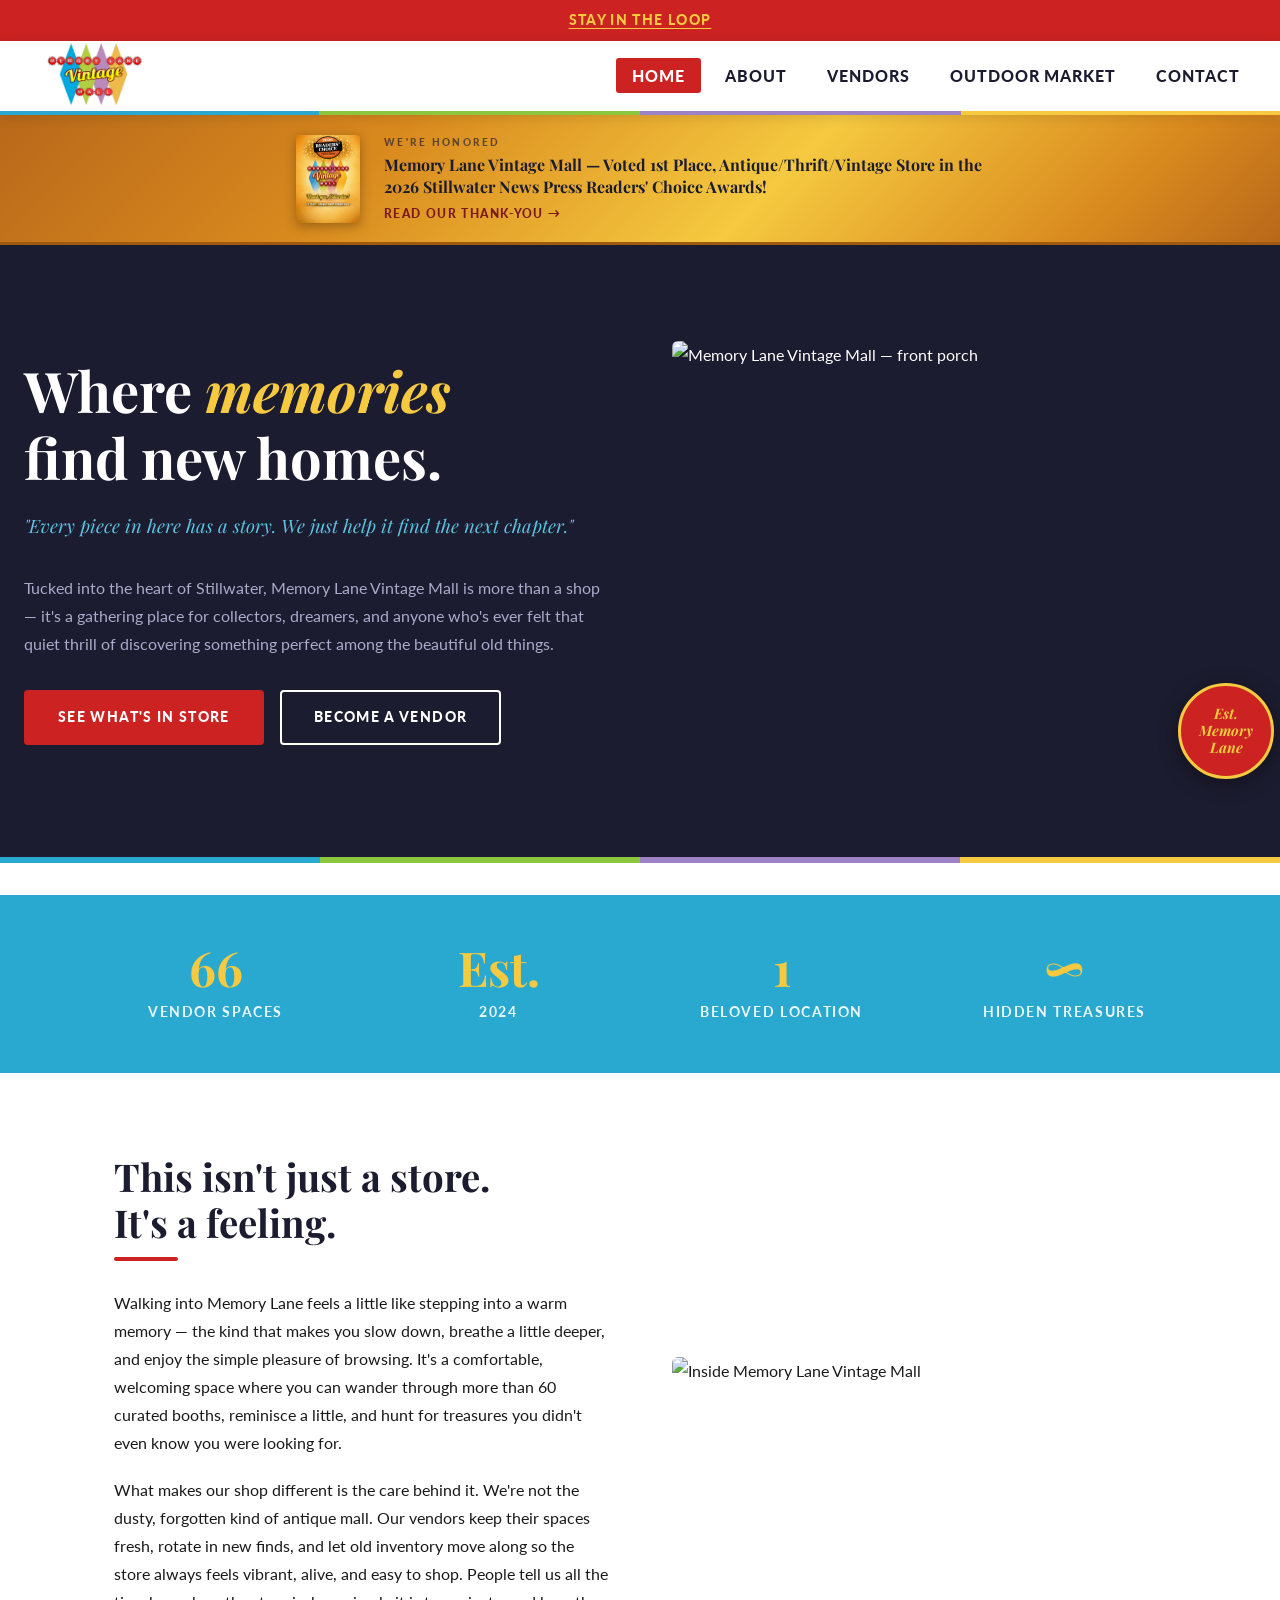
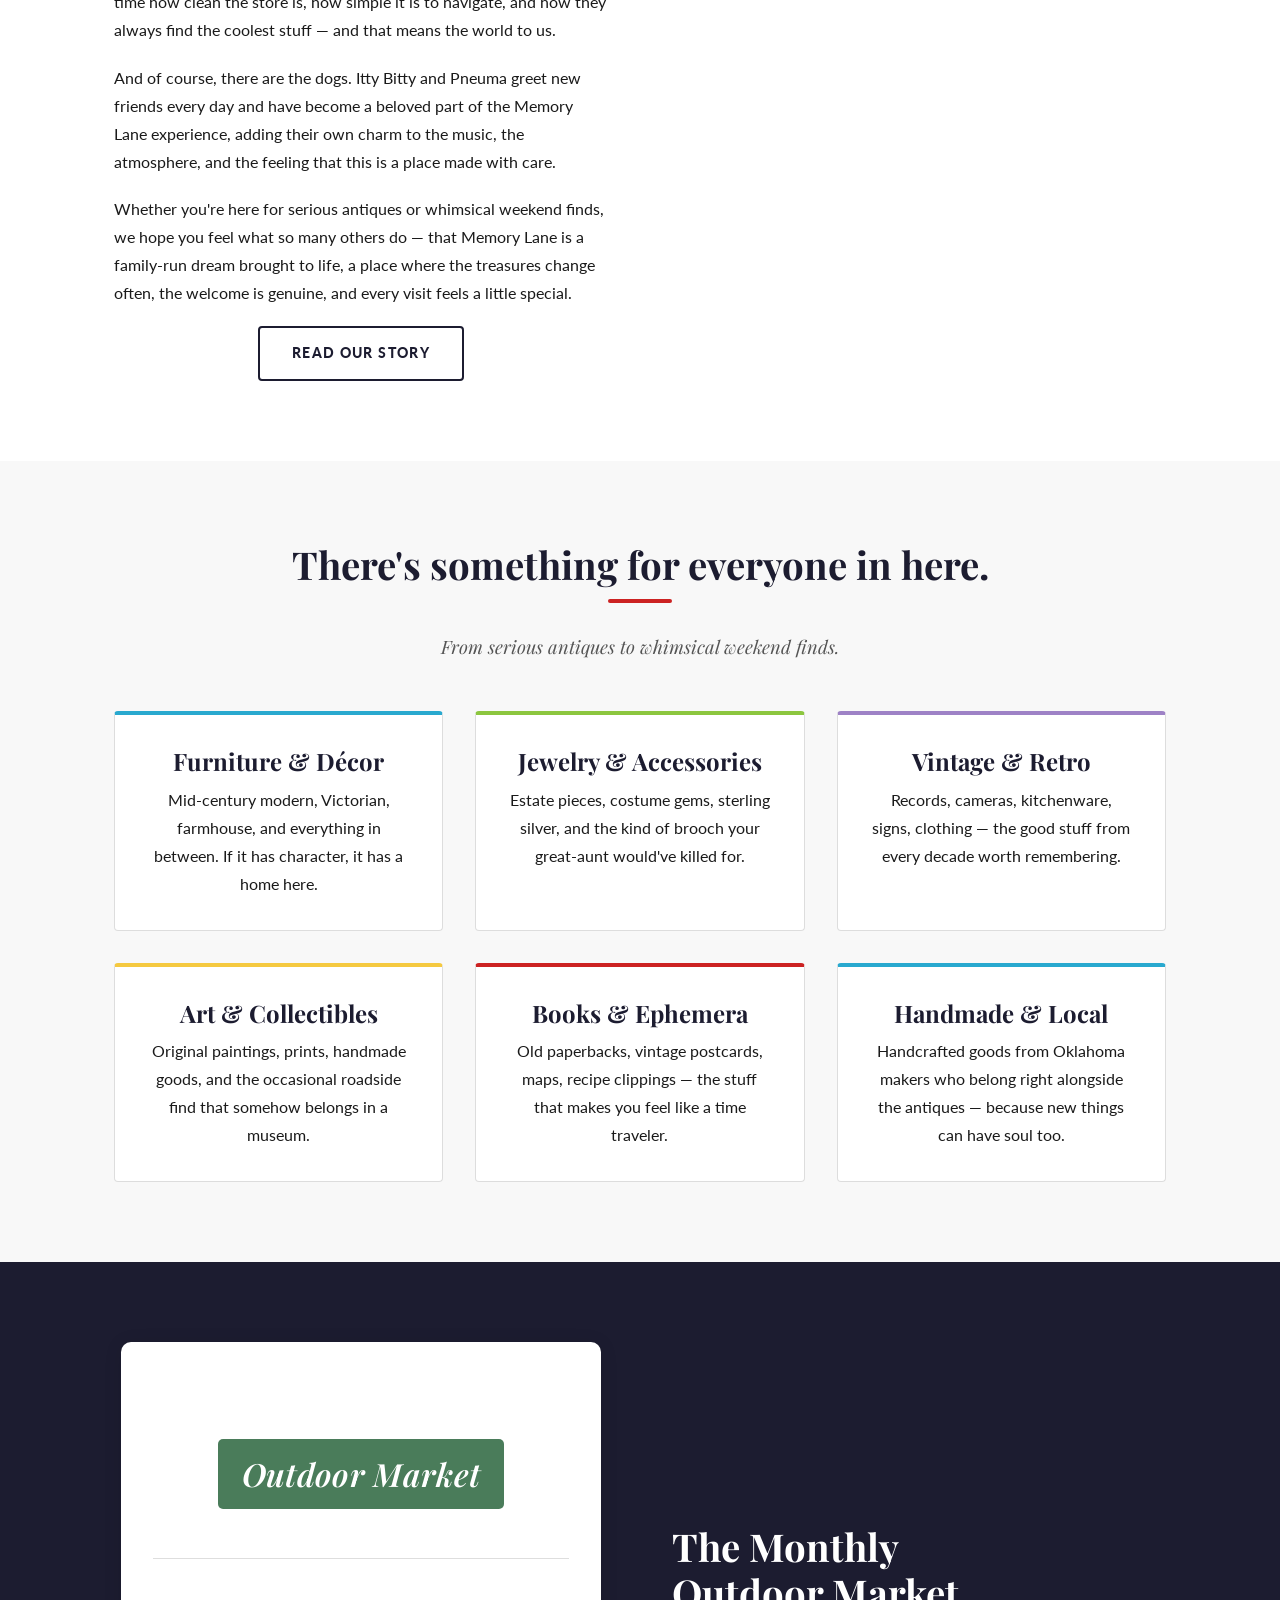
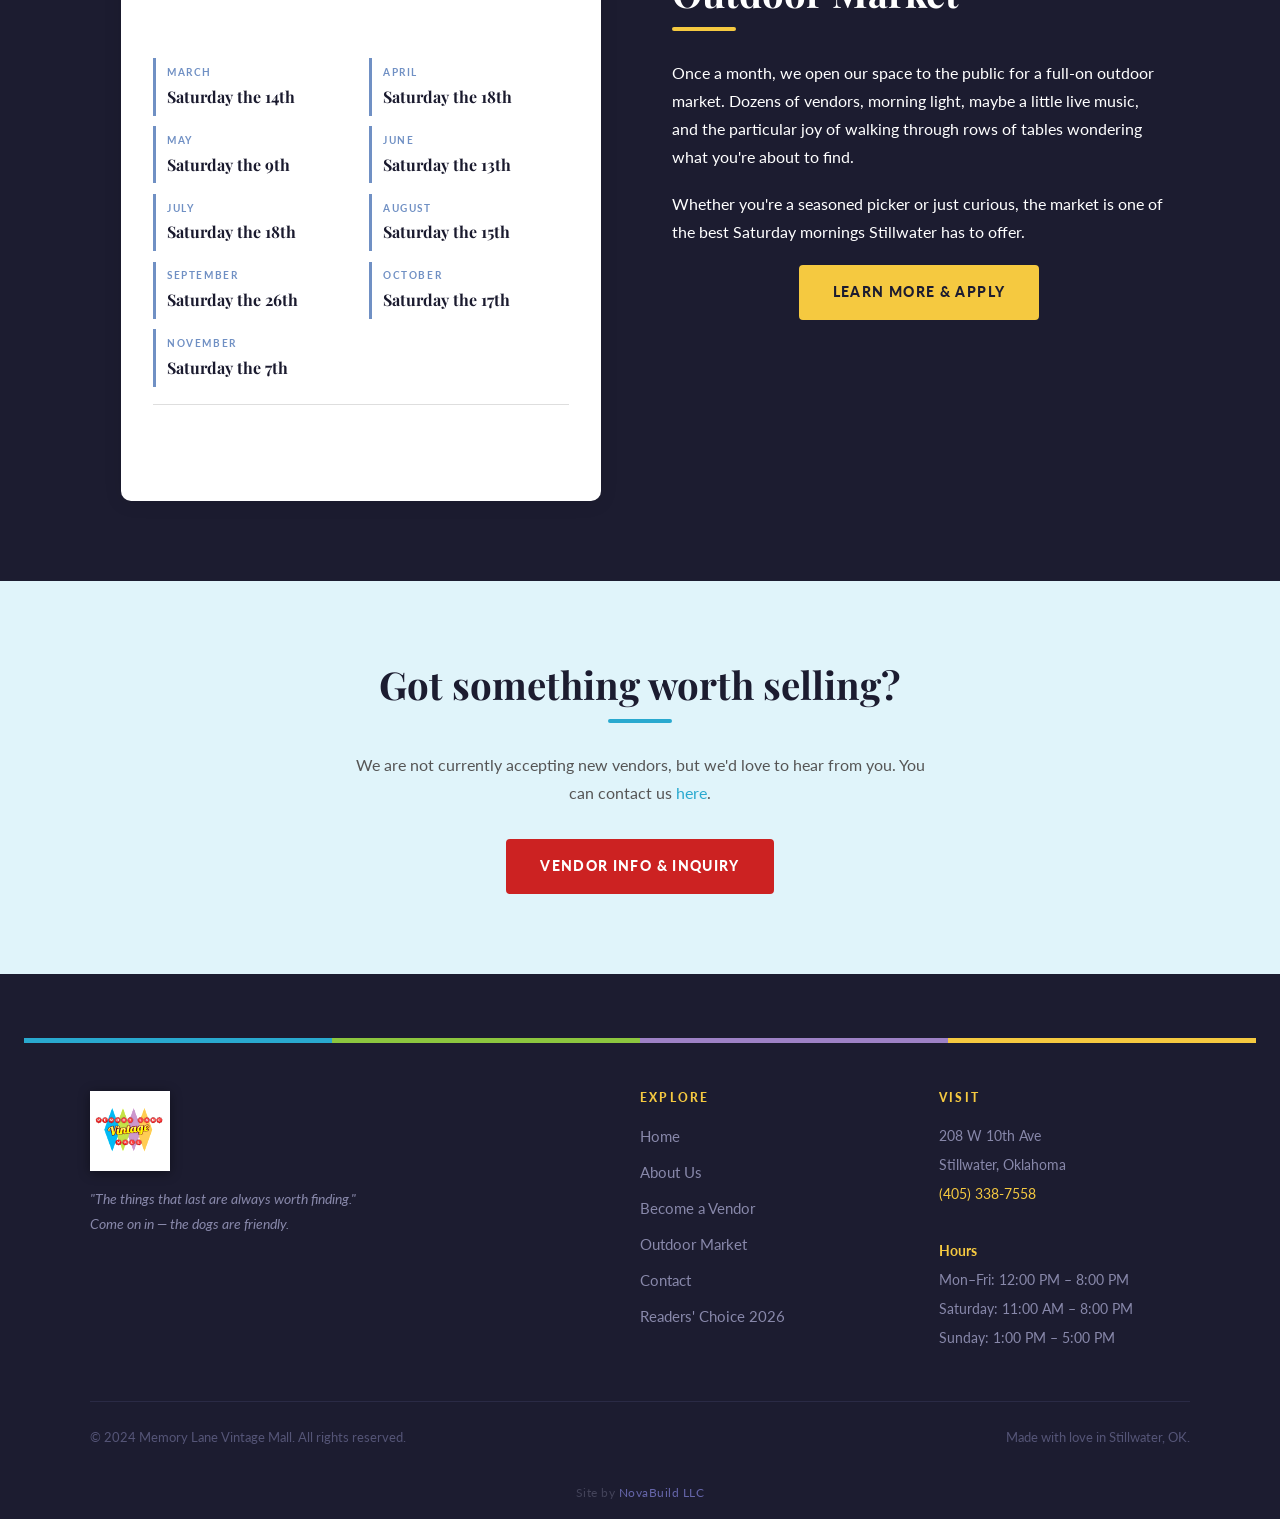
==== commit 84d92271: "Add 2026 Readers' Choice award banner and announcement page Voted 1st Place, Antique/Thrift/Vintage " ====
--- a/index.html
+++ b/index.html
@@ -12,7 +12,26 @@
   <title>Memory Lane Vintage Mall — Stillwater, OK</title>
   <meta name="description" content="Memory Lane Vintage Mall in Stillwater, Oklahoma. Antiques, vintage finds, and handmade goods from local vendors you'll actually love." />
   <link rel="stylesheet" href="style.css" />
-  <!-- Client requested domain: memorylanevintagemall.com — to be configured at launch -->
+  <script type="application/ld+json">
+  {
+    "@context": "https://schema.org",
+    "@type": "AntiqueStore",
+    "name": "Memory Lane Vintage Mall",
+    "image": "https://memorylanevintagemall.com/logo.jpg",
+    "url": "https://memorylanevintagemall.com",
+    "telephone": "+14053387558",
+    "address": {
+      "@type": "PostalAddress",
+      "streetAddress": "208 W 10th Ave",
+      "addressLocality": "Stillwater",
+      "addressRegion": "OK",
+      "addressCountry": "US"
+    },
+    "openingHours": ["Mo-Sa 10:00-18:00", "Su 12:00-17:00"],
+    "areaServed": "Stillwater, OK",
+    "priceRange": "$$"
+  }
+  </script>
 </head>
 <body>
 
@@ -41,6 +60,16 @@
       </ul>
     </div>
   </nav>
+
+  <!-- Readers' Choice Award Banner -->
+  <a href="readers-choice-2026.html" class="award-banner" aria-label="Read our Readers' Choice 2026 announcement">
+    <img src="ReadersChoiceMemoryLane.jpeg" alt="2026 Stillwater News Press Readers' Choice Award — 1st Place, Antique/Thrift/Vintage Store" class="award-banner__img" />
+    <div class="award-banner__text">
+      <span class="award-banner__label">We're honored</span>
+      <span class="award-banner__headline">Memory Lane Vintage Mall — Voted <strong>1st Place</strong>, Antique/Thrift/Vintage Store in the 2026 Stillwater News Press Readers' Choice Awards!</span>
+      <span class="award-banner__cta">Read Our Thank-You &rarr;</span>
+    </div>
+  </a>
 
   <!-- Hero Section -->
   <section class="hero">
@@ -251,6 +280,7 @@
           <li><a href="vendors.html">Become a Vendor</a></li>
           <li><a href="market.html">Outdoor Market</a></li>
           <li><a href="contact.html">Contact</a></li>
+          <li><a href="readers-choice-2026.html">Readers' Choice 2026</a></li>
         </ul>
       </div>
       <div>
--- a/style.css
+++ b/style.css
@@ -156,6 +156,116 @@
 .diamond-row span:nth-child(3) { background: var(--purple); }
 .diamond-row span:nth-child(4) { background: var(--yellow); }
 
+/* ---------- Readers' Choice Award Banner ---------- */
+.award-banner {
+  display: flex;
+  align-items: center;
+  gap: 1.5rem;
+  background: linear-gradient(135deg, #b8681a 0%, #d98a1e 30%, #f5c940 60%, #d98a1e 85%, #b8681a 100%);
+  padding: 1.1rem 2.5rem;
+  text-decoration: none;
+  color: var(--navy);
+  justify-content: center;
+  transition: filter 0.2s ease;
+  border-bottom: 3px solid #a05a10;
+}
+.award-banner:hover {
+  filter: brightness(1.07);
+  color: var(--navy);
+}
+.award-banner__img {
+  height: 88px;
+  width: auto;
+  flex-shrink: 0;
+  display: block;
+  border-radius: 4px;
+  box-shadow: 0 3px 12px rgba(0,0,0,0.3);
+}
+.award-banner__text {
+  display: flex;
+  flex-direction: column;
+  gap: 0.2rem;
+  max-width: 600px;
+}
+.award-banner__label {
+  font-family: 'Lato', sans-serif;
+  font-size: 0.65rem;
+  font-weight: 900;
+  letter-spacing: 0.22em;
+  text-transform: uppercase;
+  color: var(--navy);
+  opacity: 0.65;
+}
+.award-banner__headline {
+  font-family: 'Playfair Display', serif;
+  font-size: 1rem;
+  font-weight: 700;
+  color: var(--navy);
+  line-height: 1.35;
+}
+.award-banner__cta {
+  font-family: 'Lato', sans-serif;
+  font-size: 0.72rem;
+  font-weight: 900;
+  letter-spacing: 0.12em;
+  text-transform: uppercase;
+  color: #7a1a1a;
+  margin-top: 0.2rem;
+}
+
+@media (max-width: 680px) {
+  .award-banner {
+    padding: 0.9rem 1rem;
+    gap: 0.9rem;
+  }
+  .award-banner__img {
+    height: 66px;
+  }
+  .award-banner__headline {
+    font-size: 0.88rem;
+  }
+}
+
+/* ---------- Award Page Styles ---------- */
+.award-page-img {
+  display: block;
+  margin: 0 auto 2.5rem;
+  max-width: 360px;
+  width: 100%;
+  border-radius: 8px;
+  box-shadow: 0 8px 40px rgba(0,0,0,0.18);
+}
+
+.award-body {
+  max-width: 700px;
+  margin: 0 auto;
+}
+
+.award-body p {
+  font-size: 1.08rem;
+  line-height: 1.85;
+  color: var(--text);
+  margin-bottom: 1.5rem;
+}
+
+.award-back-link {
+  display: inline-block;
+  margin-top: 2rem;
+  font-family: 'Lato', sans-serif;
+  font-size: 0.82rem;
+  font-weight: 900;
+  letter-spacing: 0.12em;
+  text-transform: uppercase;
+  color: var(--red);
+  text-decoration: none;
+  border-bottom: 2px solid transparent;
+  transition: border-color 0.2s ease;
+}
+.award-back-link:hover {
+  border-bottom-color: var(--red);
+  color: var(--red-dark);
+}
+
 /* ---------- Announcement Banner ---------- */
 .banner {
   background-color: var(--red);
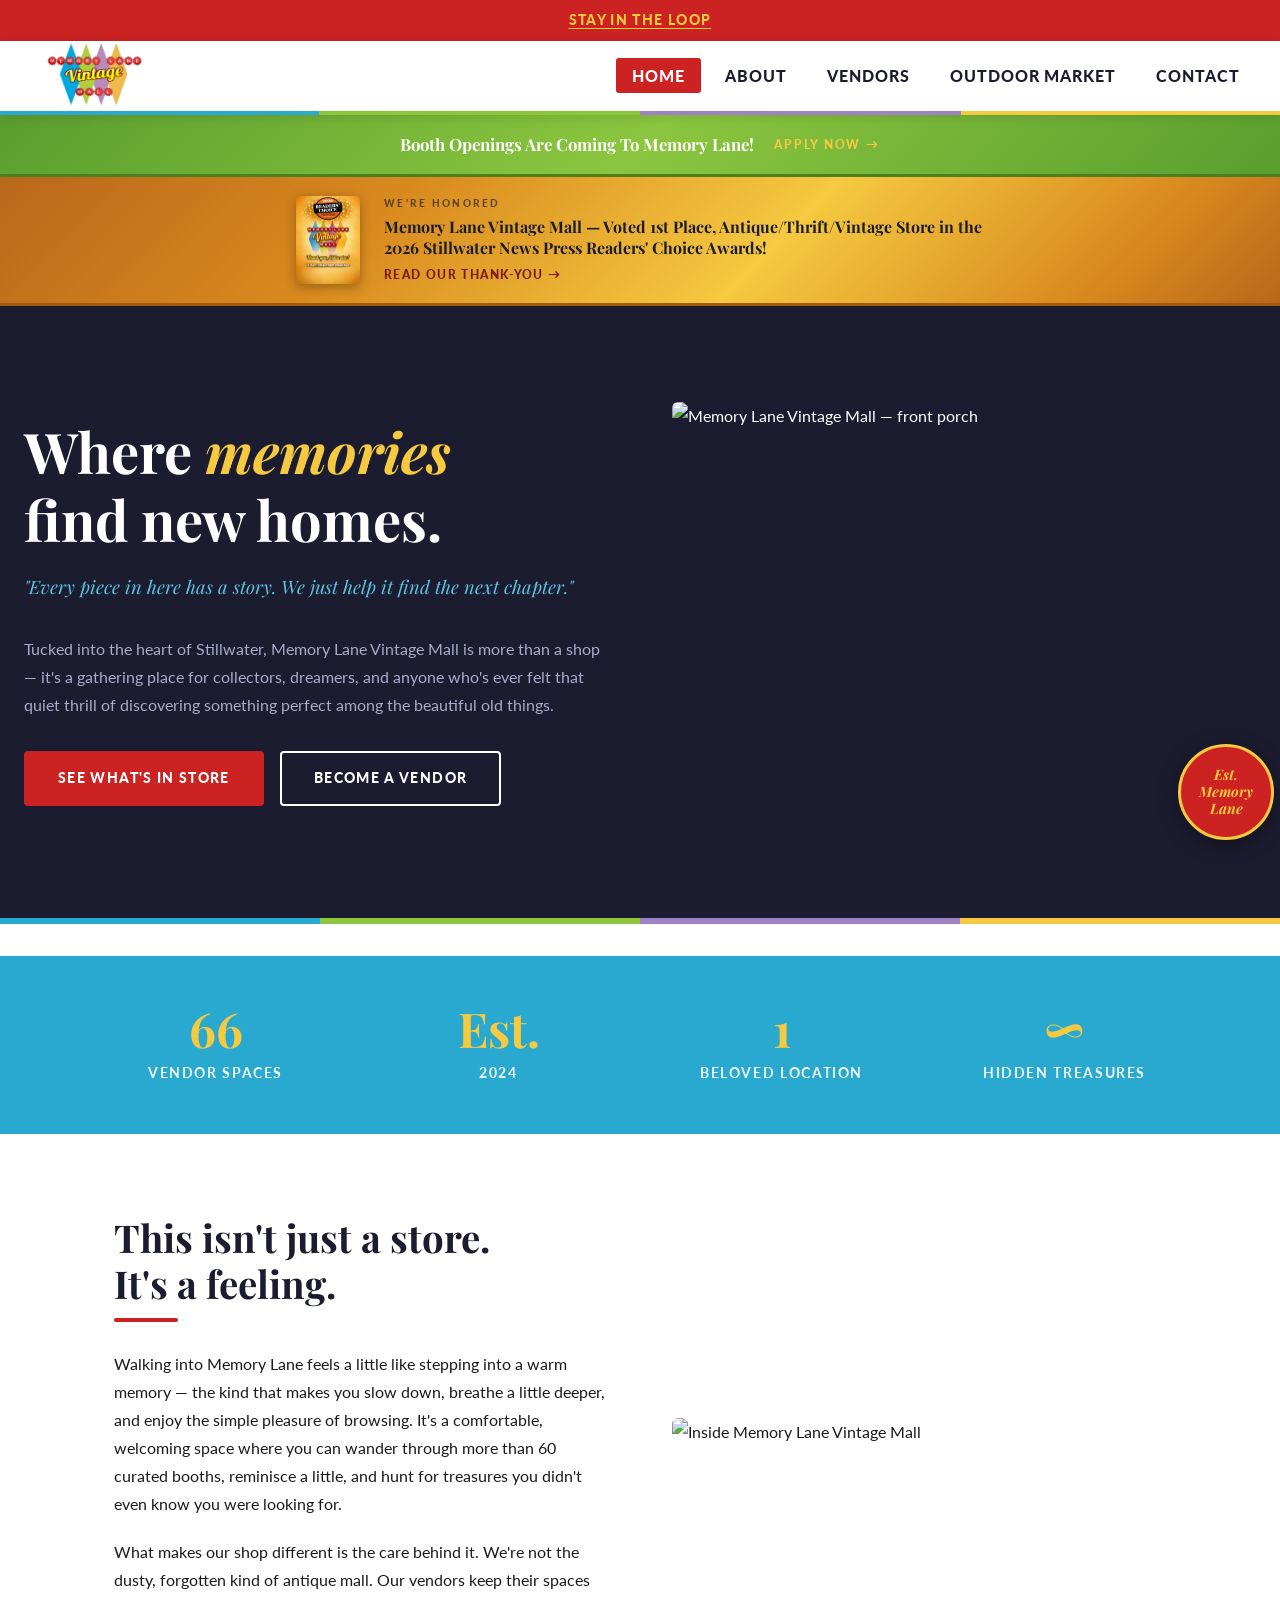
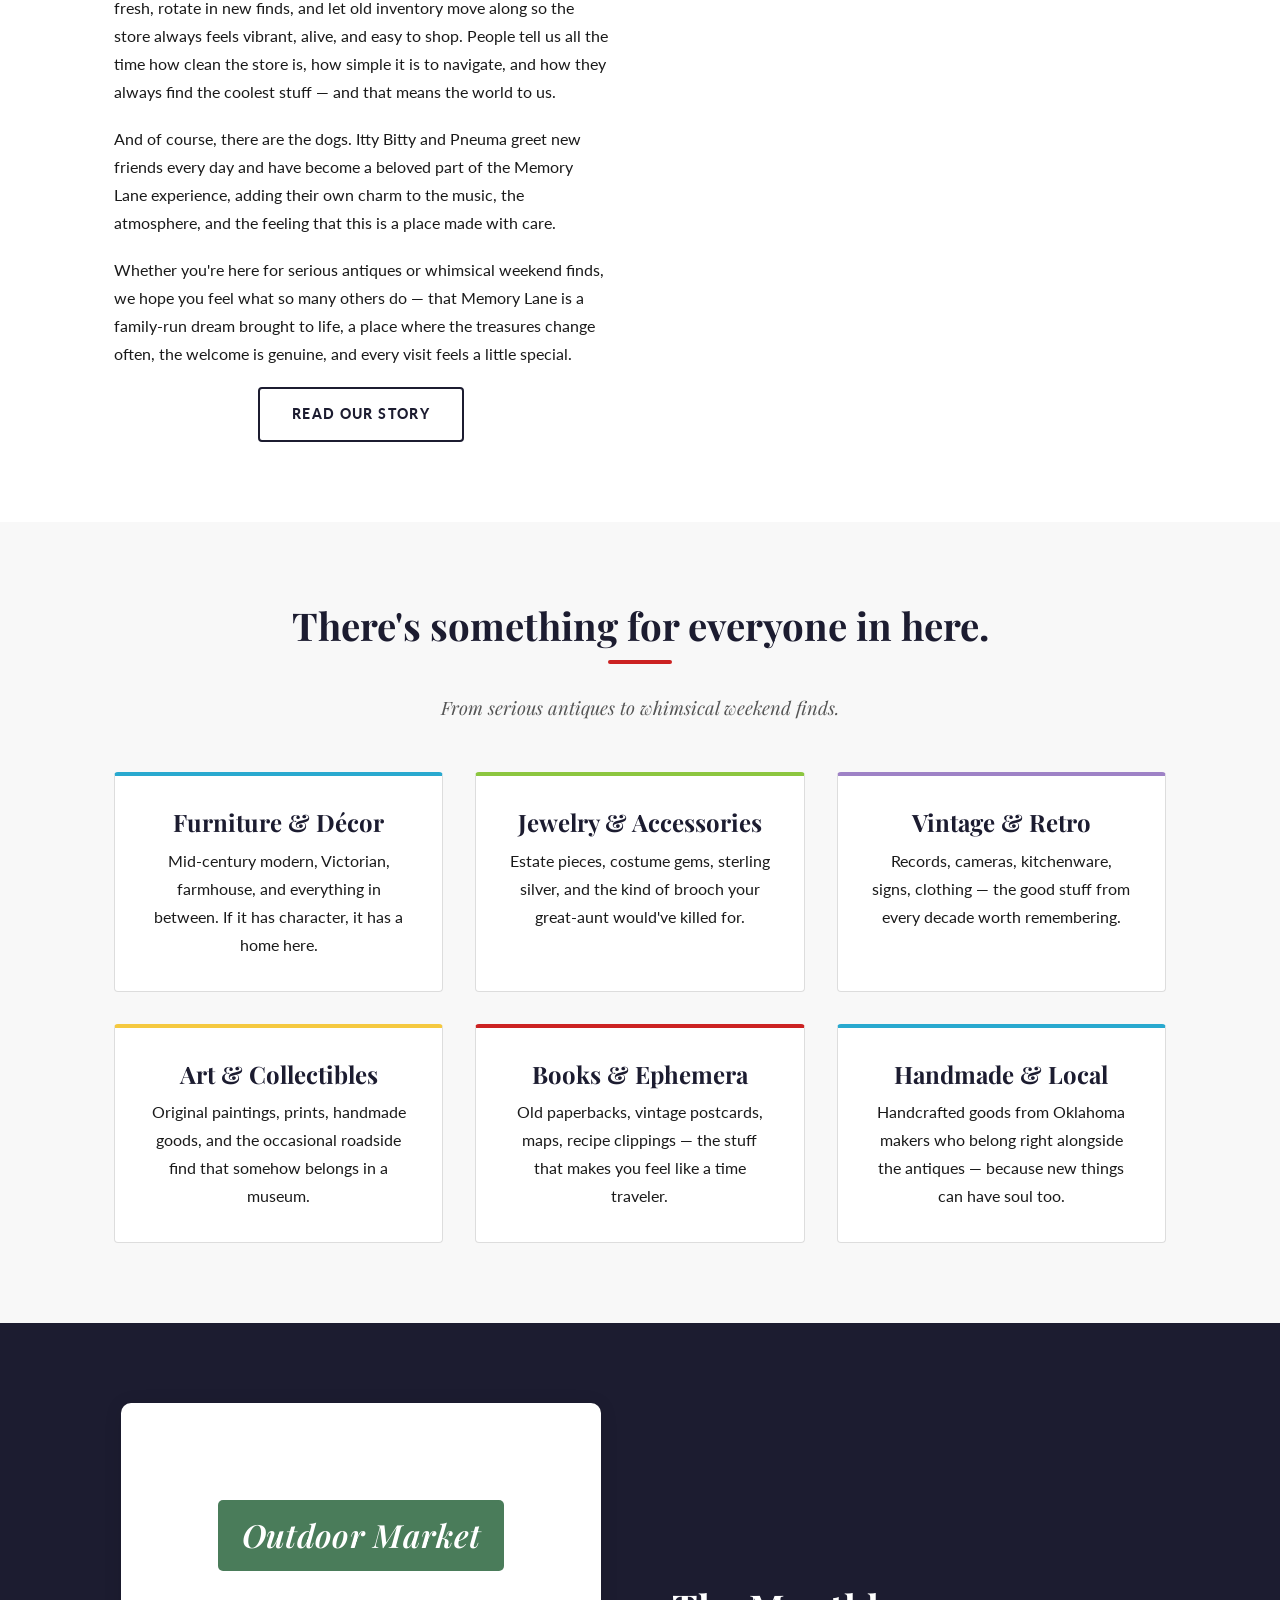
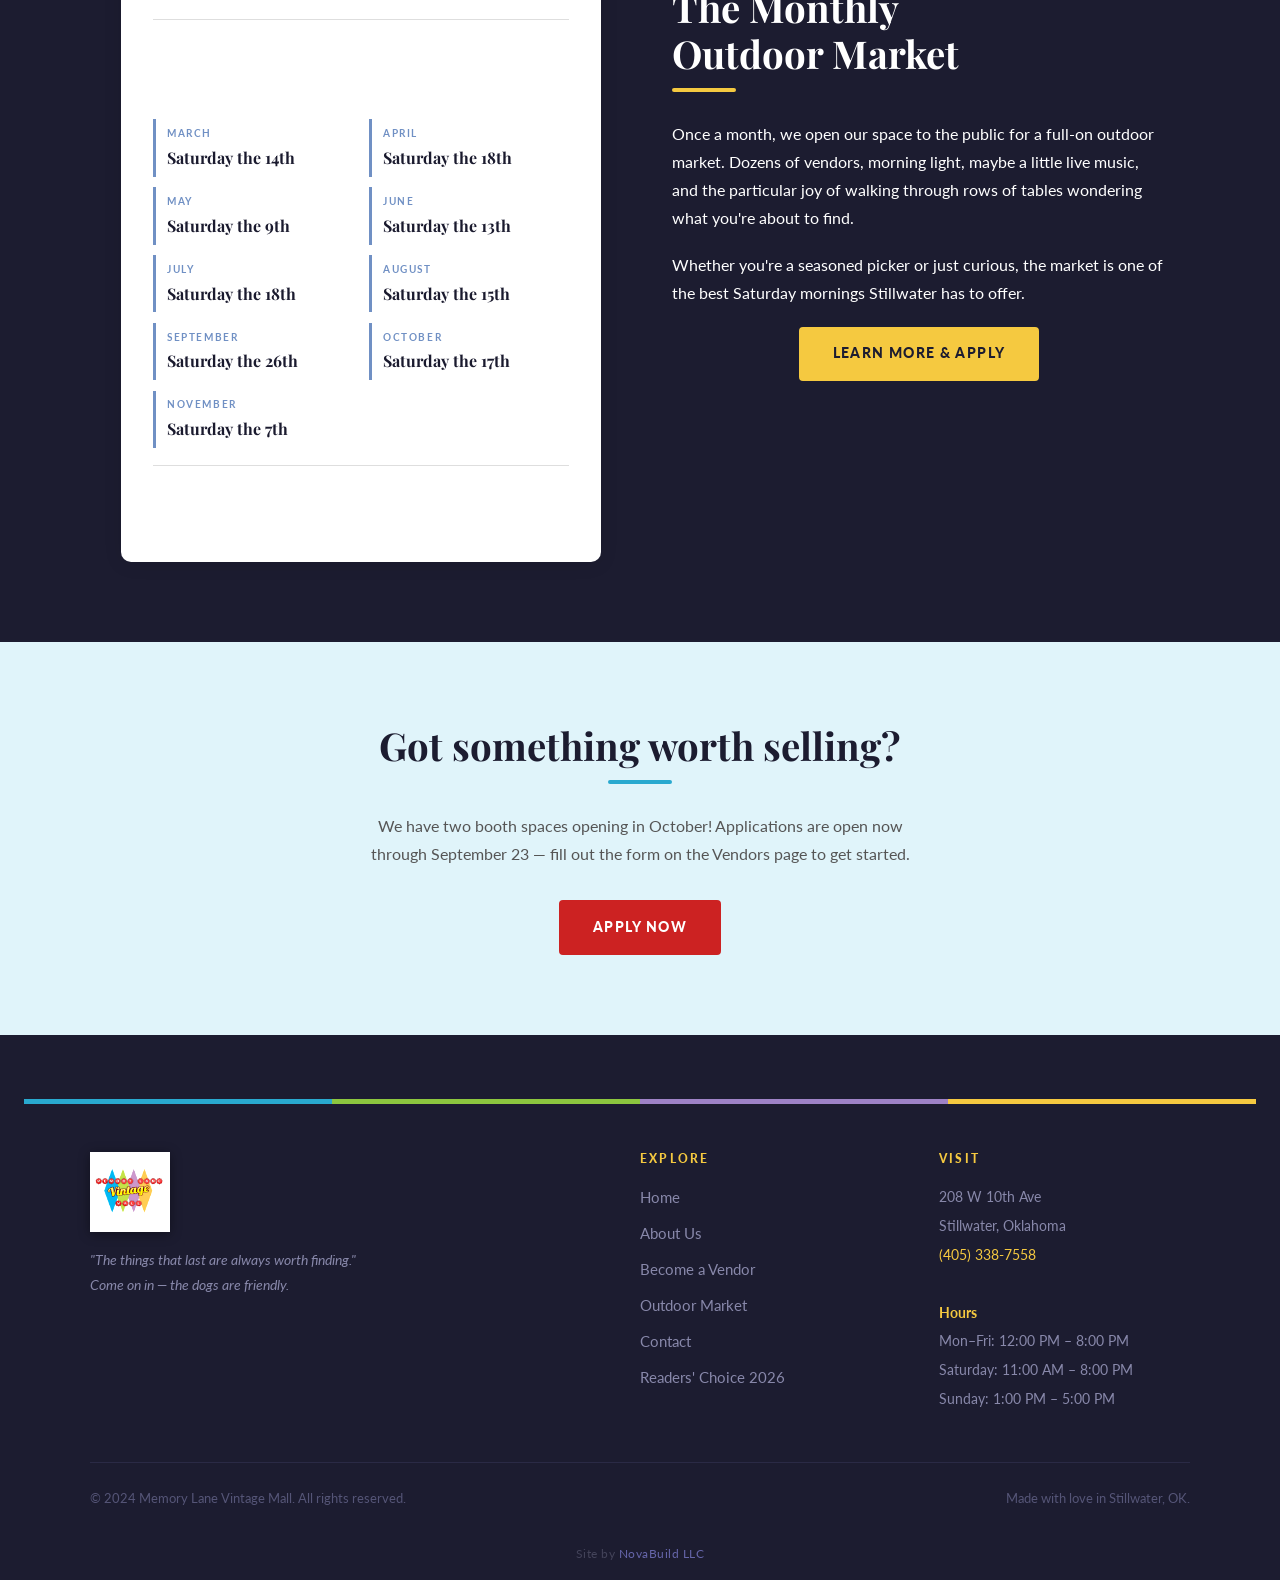
==== commit aab75a1b: "Restore vendor application form and add booth opening announcement - Add booth opening banner to hom" ====
--- a/index.html
+++ b/index.html
@@ -61,6 +61,12 @@
     </div>
   </nav>
 
+  <!-- Booth Opening Banner -->
+  <a href="vendors.html#vendor-application" class="booth-banner" aria-label="Booth openings at Memory Lane — Apply Now">
+    <span class="booth-banner__text">Booth Openings Are Coming To Memory Lane!</span>
+    <span class="booth-banner__cta">Apply Now &rarr;</span>
+  </a>
+
   <!-- Readers' Choice Award Banner -->
   <a href="readers-choice-2026.html" class="award-banner" aria-label="Read our Readers' Choice 2026 announcement">
     <img src="ReadersChoiceMemoryLane.jpeg" alt="2026 Stillwater News Press Readers' Choice Award — 1st Place, Antique/Thrift/Vintage Store" class="award-banner__img" />
@@ -257,10 +263,9 @@
       <h2>Got something worth selling?</h2>
       <hr class="divider divider--center divider--blue" />
       <p style="max-width: 580px; margin: 0 auto 2rem; color: var(--text-light);">
-        We are not currently accepting new vendors, but we'd love to hear from you.
-        You can contact us <a href="contact.html" style="color: var(--blue);">here</a>.
+        We have two booth spaces opening in October! Applications are open now through September 23 — fill out the form on the Vendors page to get started.
       </p>
-      <a href="vendors.html" class="btn btn--primary">Vendor Info & Inquiry</a>
+      <a href="vendors.html#vendor-application" class="btn btn--primary">Apply Now</a>
     </div>
   </section>
 
--- a/style.css
+++ b/style.css
@@ -226,6 +226,48 @@
   }
 }
 
+/* ---------- Booth Opening Banner ---------- */
+.booth-banner {
+  display: flex;
+  align-items: center;
+  justify-content: center;
+  gap: 1.25rem;
+  background: linear-gradient(135deg, #5a9e2f 0%, #8CC63F 50%, #5a9e2f 100%);
+  padding: 0.9rem 2.5rem;
+  text-decoration: none;
+  color: var(--white);
+  transition: filter 0.2s ease;
+  border-bottom: 3px solid #4a8020;
+}
+.booth-banner:hover {
+  filter: brightness(1.08);
+  color: var(--white);
+}
+.booth-banner__text {
+  font-family: 'Playfair Display', serif;
+  font-size: 1.05rem;
+  font-weight: 700;
+  color: var(--white);
+}
+.booth-banner__cta {
+  font-family: 'Lato', sans-serif;
+  font-size: 0.78rem;
+  font-weight: 900;
+  letter-spacing: 0.14em;
+  text-transform: uppercase;
+  color: var(--yellow);
+  white-space: nowrap;
+}
+@media (max-width: 680px) {
+  .booth-banner {
+    flex-direction: column;
+    gap: 0.4rem;
+    padding: 0.9rem 1rem;
+    text-align: center;
+  }
+  .booth-banner__text { font-size: 0.95rem; }
+}
+
 /* ---------- Award Page Styles ---------- */
 .award-page-img {
   display: block;
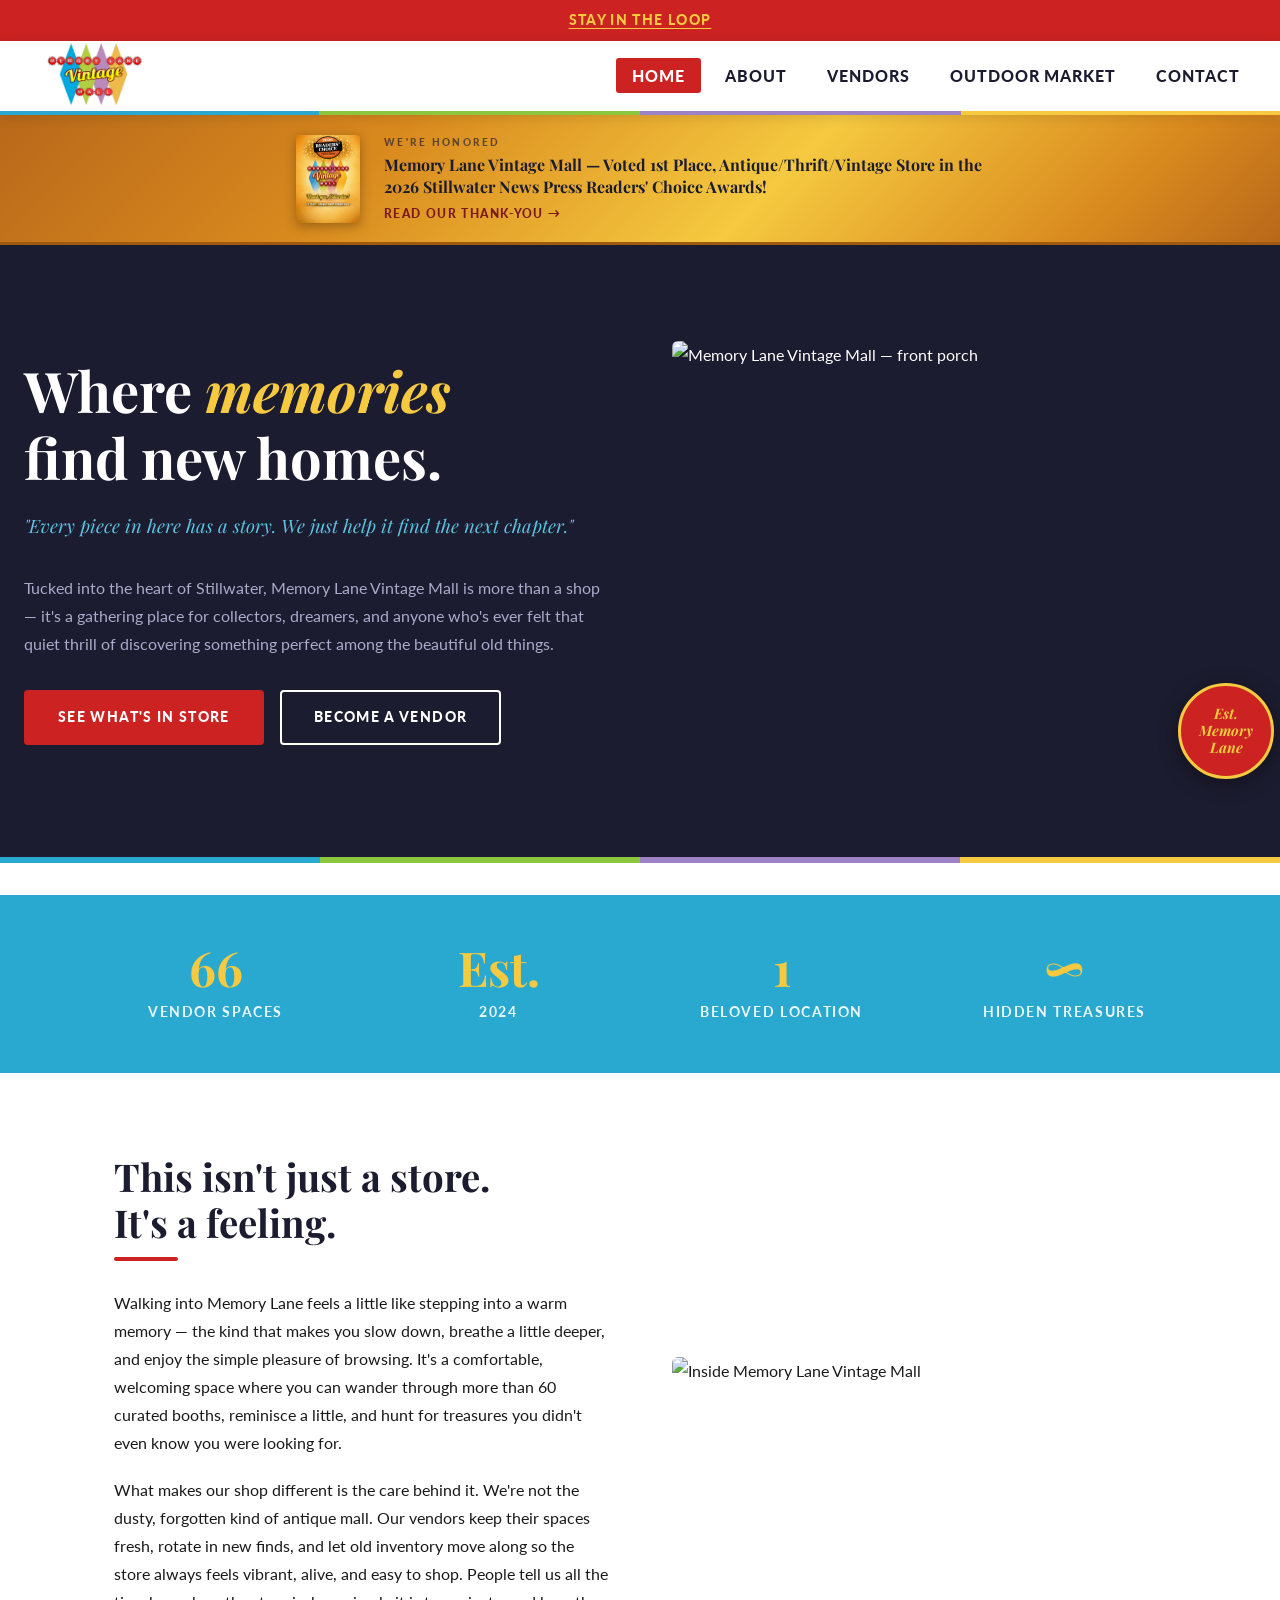
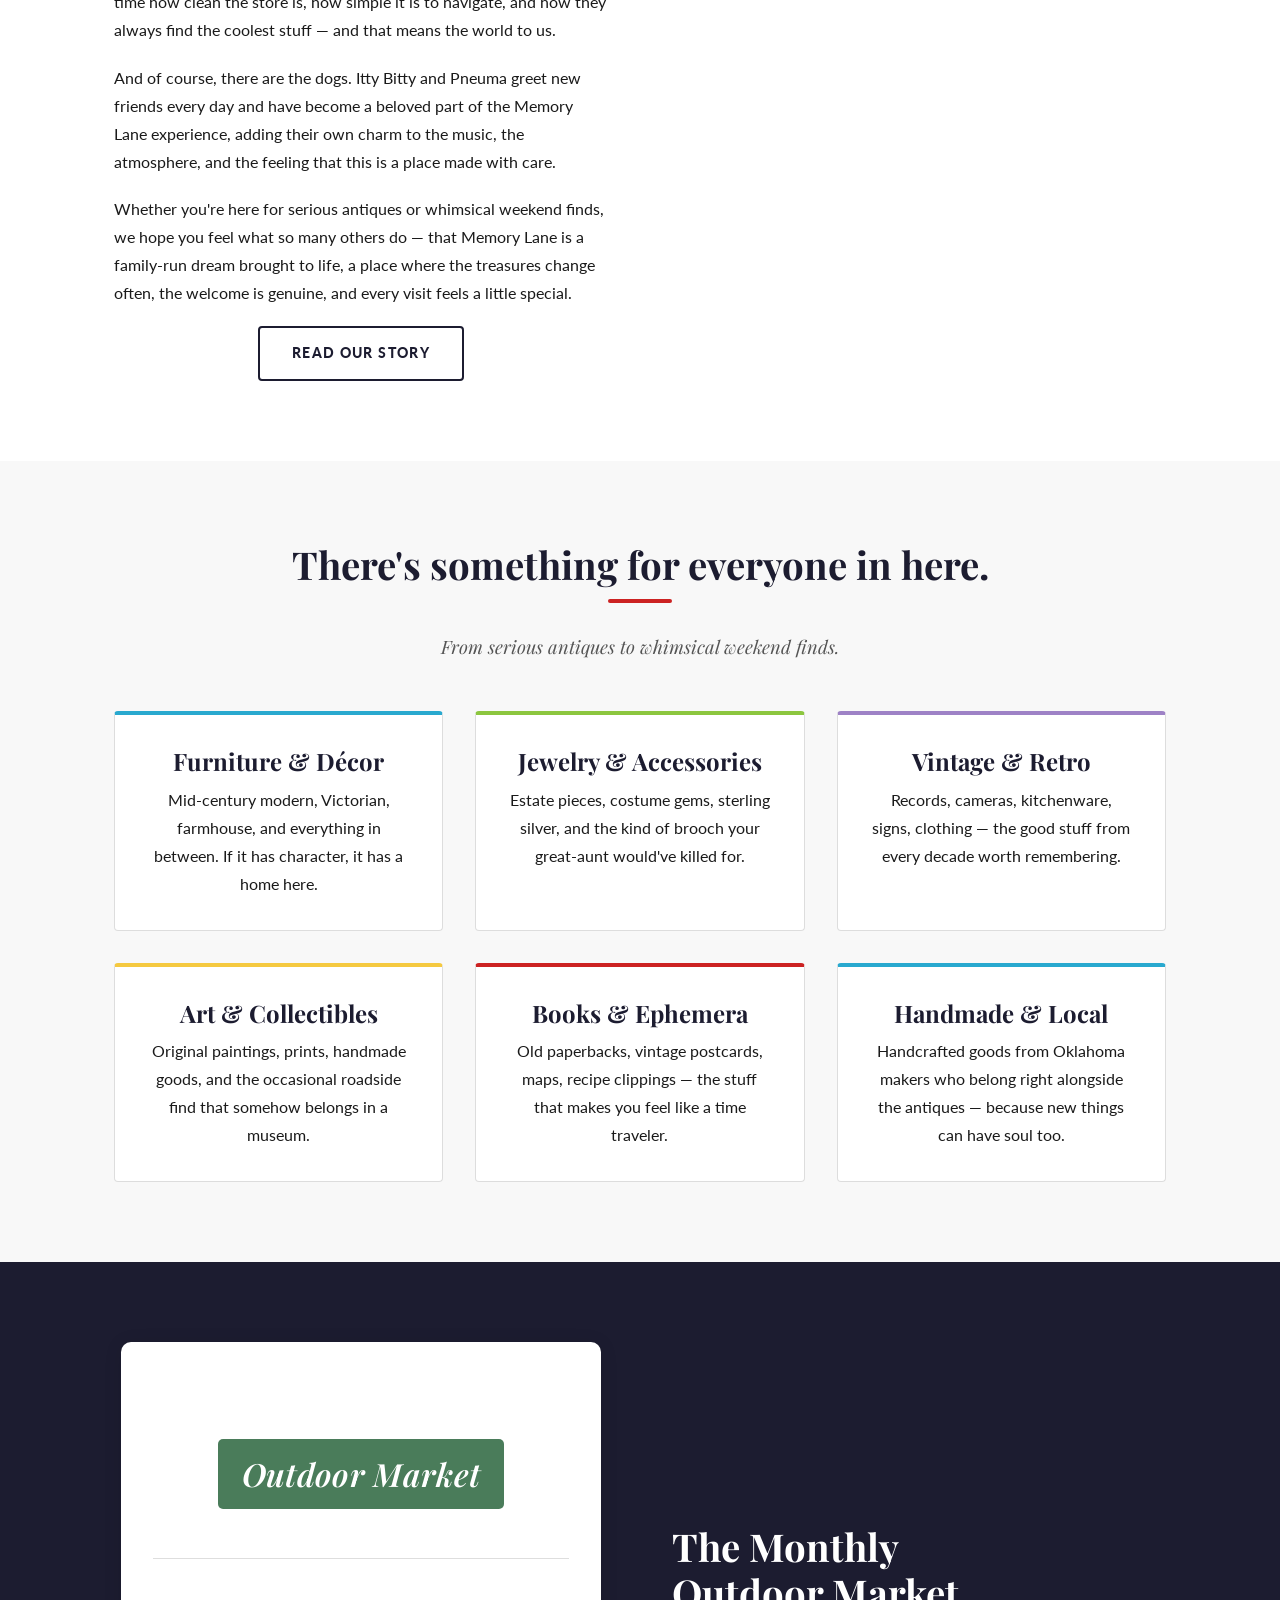
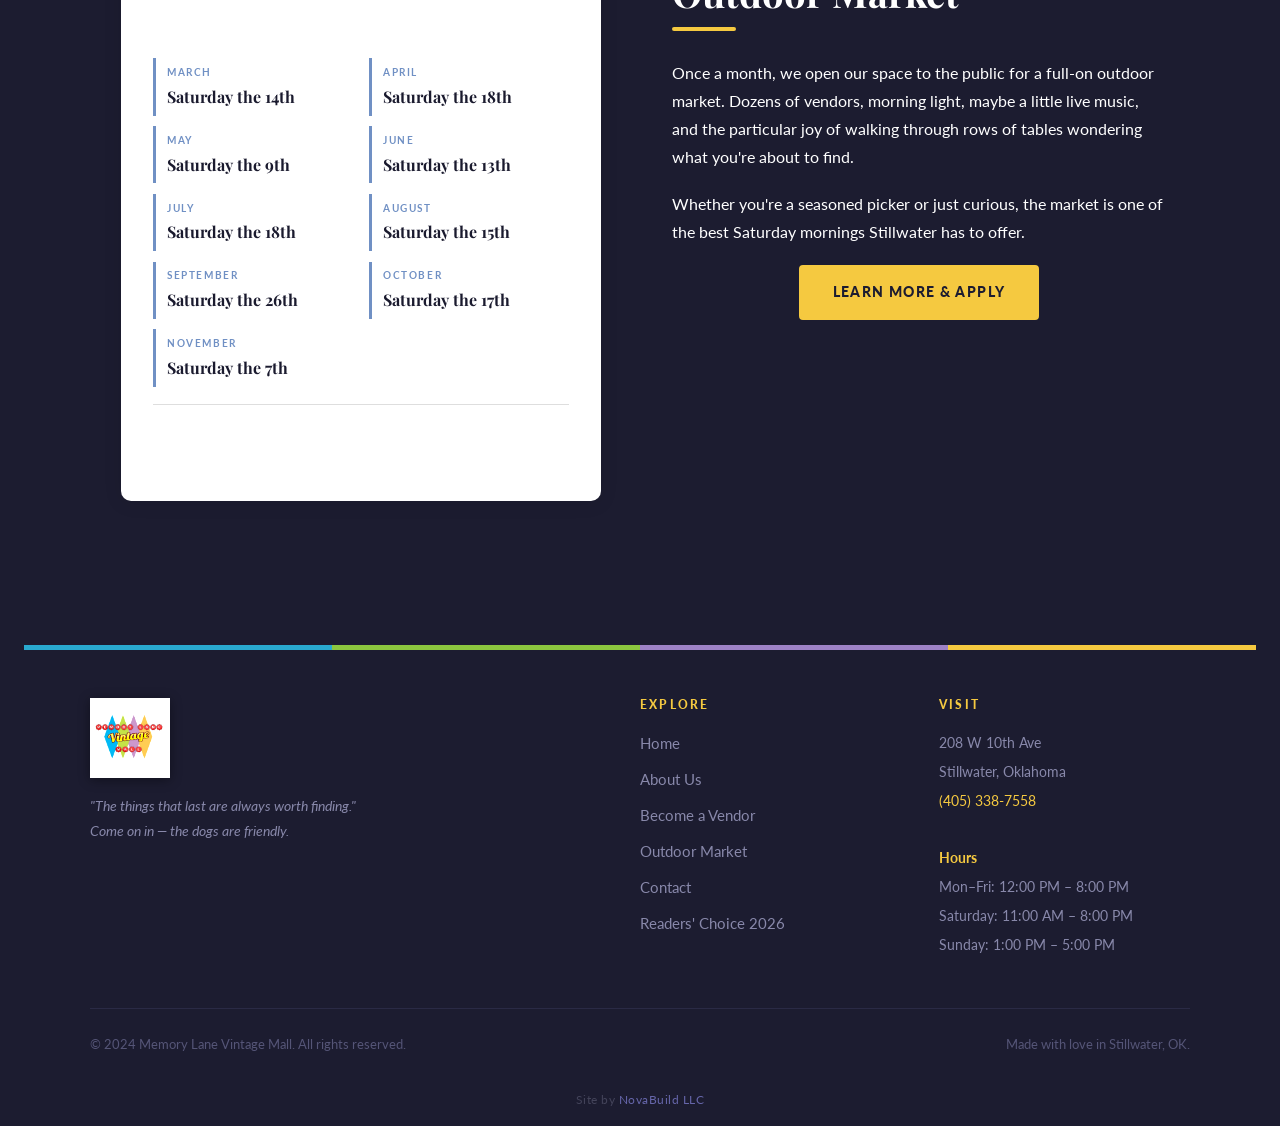
==== commit cf166ed2: "Comment out booth opening banner and vendor CTA on homepage Co-Authored-By: Claude Sonnet 4.6 <norep" ====
--- a/index.html
+++ b/index.html
@@ -61,11 +61,14 @@
     </div>
   </nav>
 
-  <!-- Booth Opening Banner -->
+  <!-- ═══════════════════════════════════════════════════════════════════
+       BOOTH OPENING BANNER — HIDDEN (restore when openings return)
+  ════════════════════════════════════════════════════════════════════════
   <a href="vendors.html#vendor-application" class="booth-banner" aria-label="Booth openings at Memory Lane — Apply Now">
     <span class="booth-banner__text">Booth Openings Are Coming To Memory Lane!</span>
     <span class="booth-banner__cta">Apply Now &rarr;</span>
   </a>
+  END BOOTH OPENING BANNER — ════════════════════════════════════════ -->
 
   <!-- Readers' Choice Award Banner -->
   <a href="readers-choice-2026.html" class="award-banner" aria-label="Read our Readers' Choice 2026 announcement">
@@ -257,7 +260,9 @@
     </div>
   </section>
 
-  <!-- Vendor CTA -->
+  <!-- ═══════════════════════════════════════════════════════════════════
+       VENDOR CTA — HIDDEN (restore when openings return, update dates/spaces)
+  ════════════════════════════════════════════════════════════════════════
   <section class="section section--blue-tint">
     <div class="container text-center">
       <h2>Got something worth selling?</h2>
@@ -268,6 +273,7 @@
       <a href="vendors.html#vendor-application" class="btn btn--primary">Apply Now</a>
     </div>
   </section>
+  END VENDOR CTA — ══════════════════════════════════════════════════ -->
 
   <!-- Footer -->
   <footer class="footer">
--- a/style.css
+++ b/style.css
@@ -1011,6 +1011,36 @@
 }
 .dog-card p { font-size: 0.88rem; color: #AAAACC; }
 
+/* ---------- Modal ---------- */
+.modal-overlay {
+  position: fixed;
+  inset: 0;
+  background: rgba(28, 28, 48, 0.72);
+  z-index: 1000;
+  display: flex;
+  align-items: center;
+  justify-content: center;
+  padding: 1.5rem;
+}
+.modal-overlay[hidden] { display: none; }
+.modal {
+  background: var(--white);
+  border-radius: 10px;
+  padding: 2.5rem 2rem;
+  max-width: 480px;
+  width: 100%;
+  text-align: center;
+  box-shadow: 0 16px 60px rgba(0,0,0,0.35);
+  animation: modalIn 0.22s ease;
+}
+@keyframes modalIn {
+  from { opacity: 0; transform: translateY(16px); }
+  to   { opacity: 1; transform: translateY(0); }
+}
+@media (max-width: 520px) {
+  .modal { padding: 2rem 1.25rem; }
+}
+
 /* ---------- Success Message ---------- */
 .form-success {
   display: none;
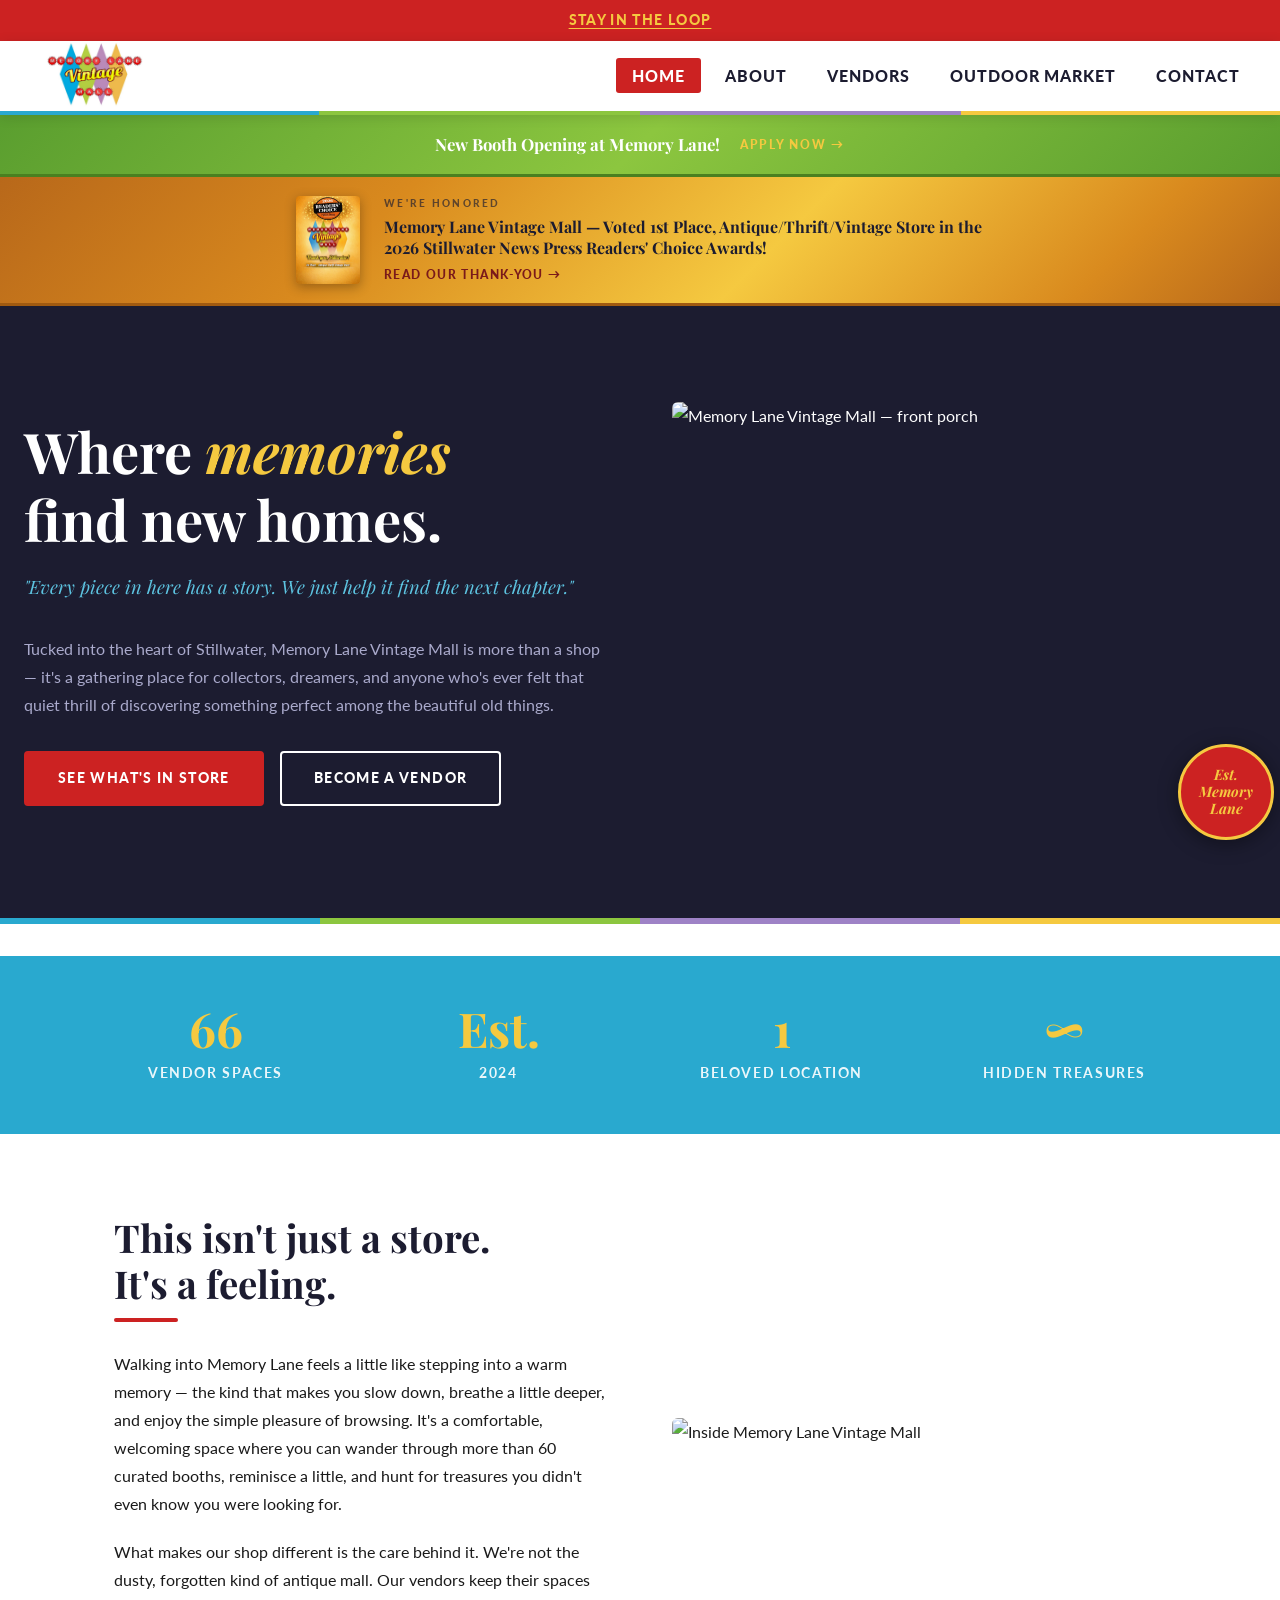
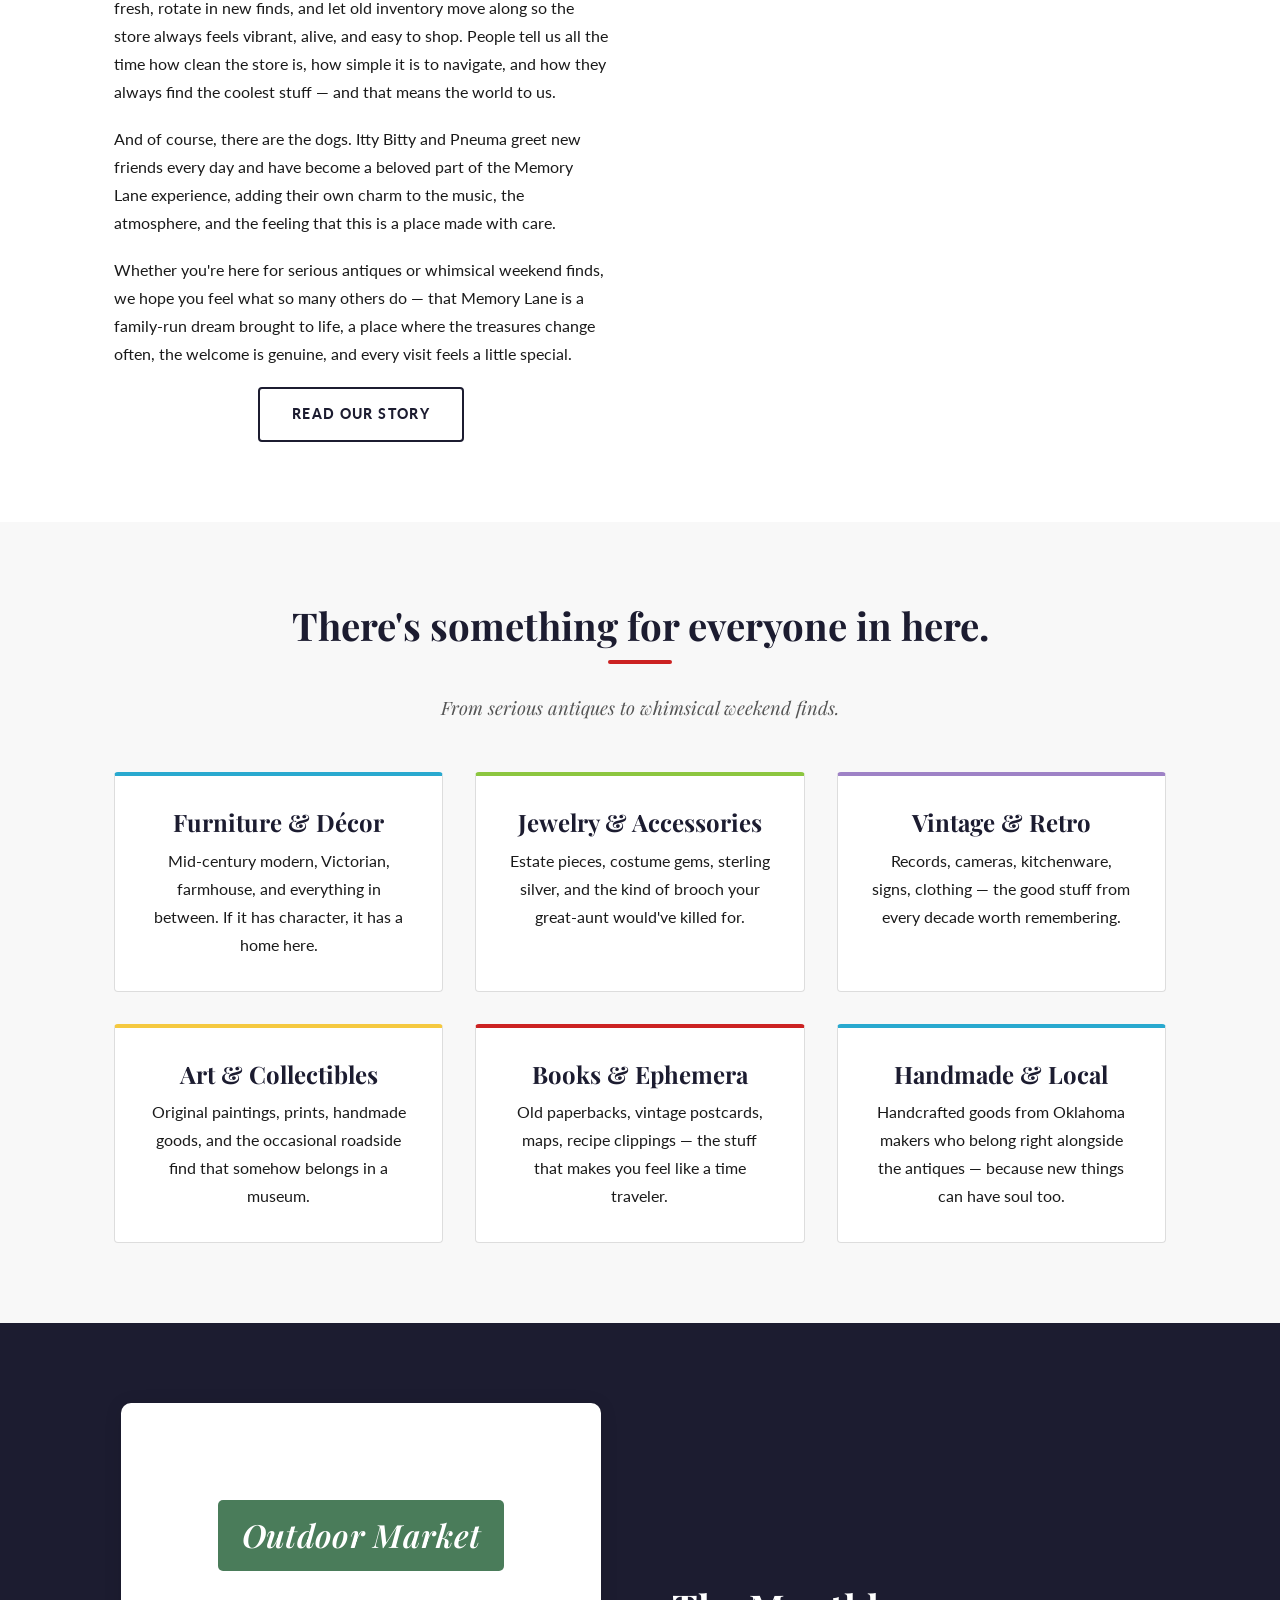
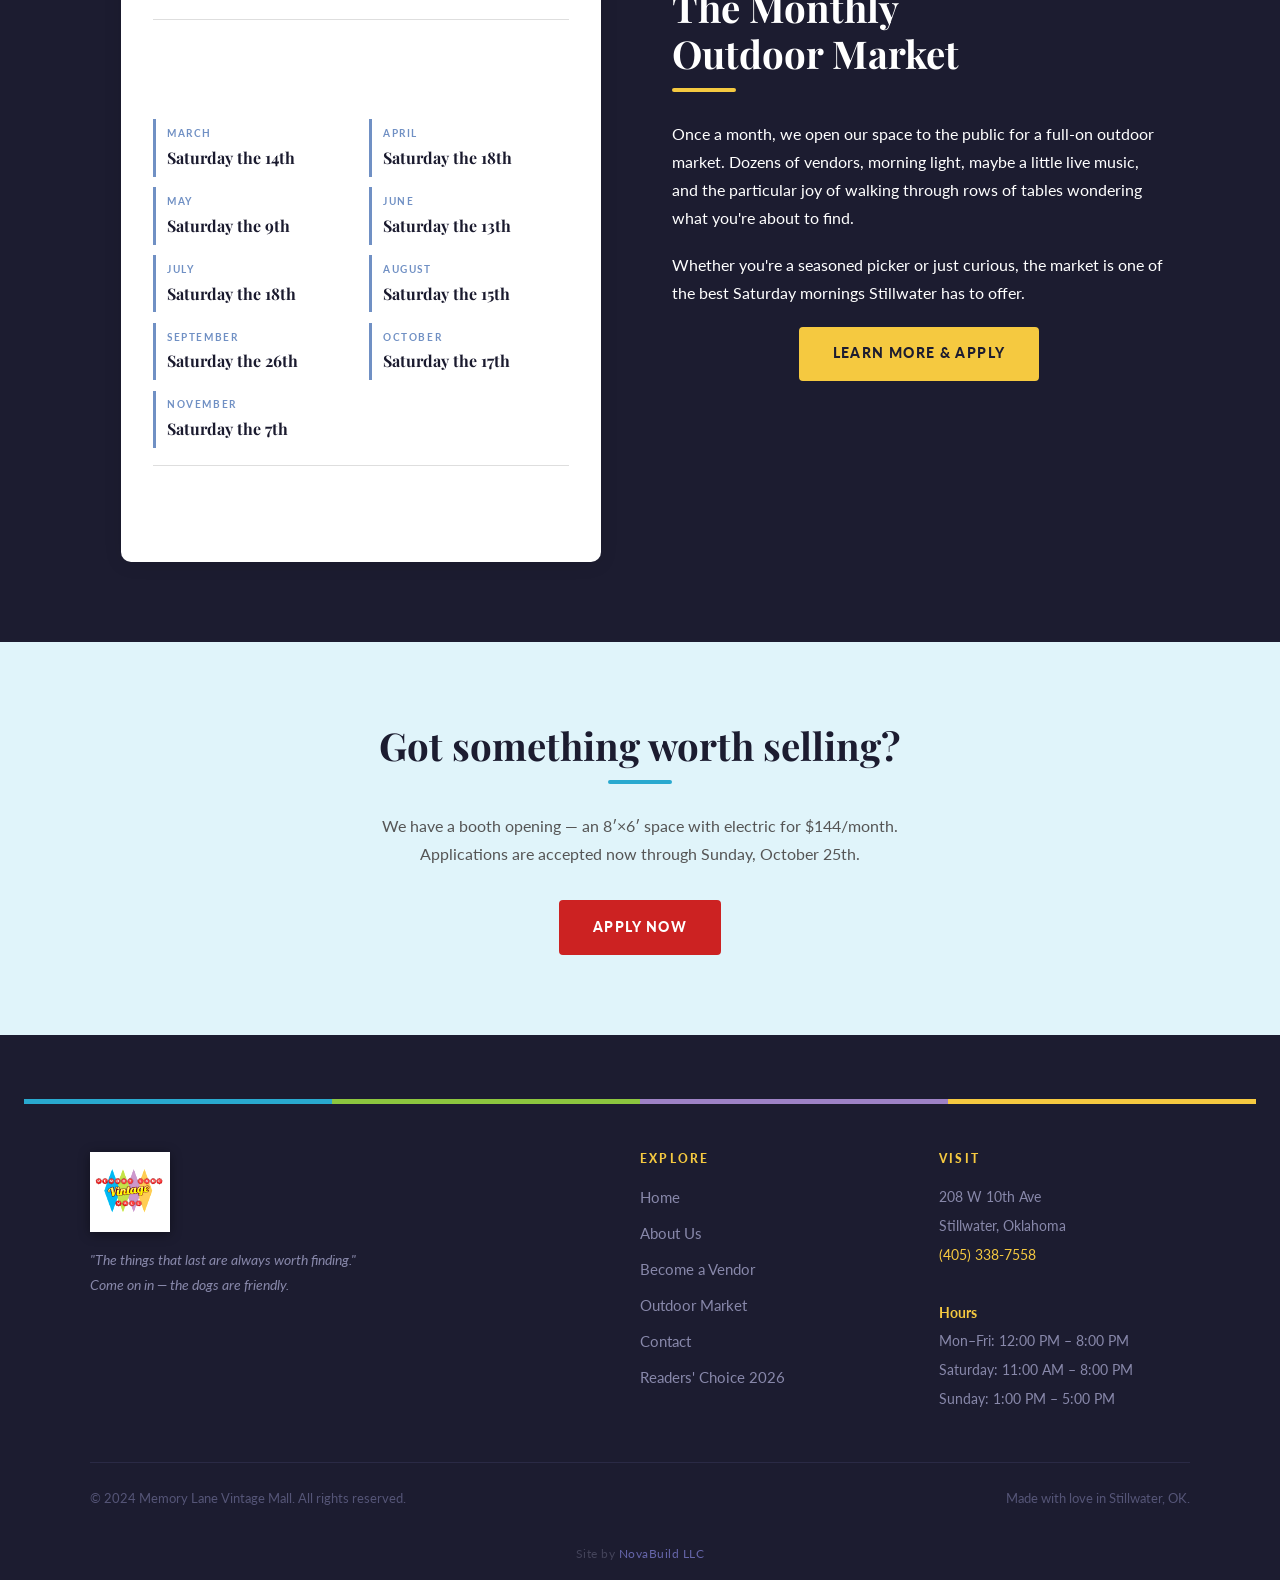
==== commit 91eb351a: "Add 8x6 booth opening with electric, applications open through Oct 25th Co-Authored-By: Claude Sonne" ====
--- a/index.html
+++ b/index.html
@@ -61,14 +61,10 @@
     </div>
   </nav>
 
-  <!-- ═══════════════════════════════════════════════════════════════════
-       BOOTH OPENING BANNER — HIDDEN (restore when openings return)
-  ════════════════════════════════════════════════════════════════════════
-  <a href="vendors.html#vendor-application" class="booth-banner" aria-label="Booth openings at Memory Lane — Apply Now">
-    <span class="booth-banner__text">Booth Openings Are Coming To Memory Lane!</span>
+  <a href="vendors.html#vendor-application" class="booth-banner" aria-label="New booth opening at Memory Lane — Apply Now">
+    <span class="booth-banner__text">New Booth Opening at Memory Lane!</span>
     <span class="booth-banner__cta">Apply Now &rarr;</span>
   </a>
-  END BOOTH OPENING BANNER — ════════════════════════════════════════ -->
 
   <!-- Readers' Choice Award Banner -->
   <a href="readers-choice-2026.html" class="award-banner" aria-label="Read our Readers' Choice 2026 announcement">
@@ -260,20 +256,16 @@
     </div>
   </section>
 
-  <!-- ═══════════════════════════════════════════════════════════════════
-       VENDOR CTA — HIDDEN (restore when openings return, update dates/spaces)
-  ════════════════════════════════════════════════════════════════════════
   <section class="section section--blue-tint">
     <div class="container text-center">
       <h2>Got something worth selling?</h2>
       <hr class="divider divider--center divider--blue" />
       <p style="max-width: 580px; margin: 0 auto 2rem; color: var(--text-light);">
-        We have two booth spaces opening in October! Applications are open now through September 23 — fill out the form on the Vendors page to get started.
+        We have a booth opening — an 8&prime;&times;6&prime; space with electric for $144/month. Applications are accepted now through Sunday, October 25th.
       </p>
       <a href="vendors.html#vendor-application" class="btn btn--primary">Apply Now</a>
     </div>
   </section>
-  END VENDOR CTA — ══════════════════════════════════════════════════ -->
 
   <!-- Footer -->
   <footer class="footer">
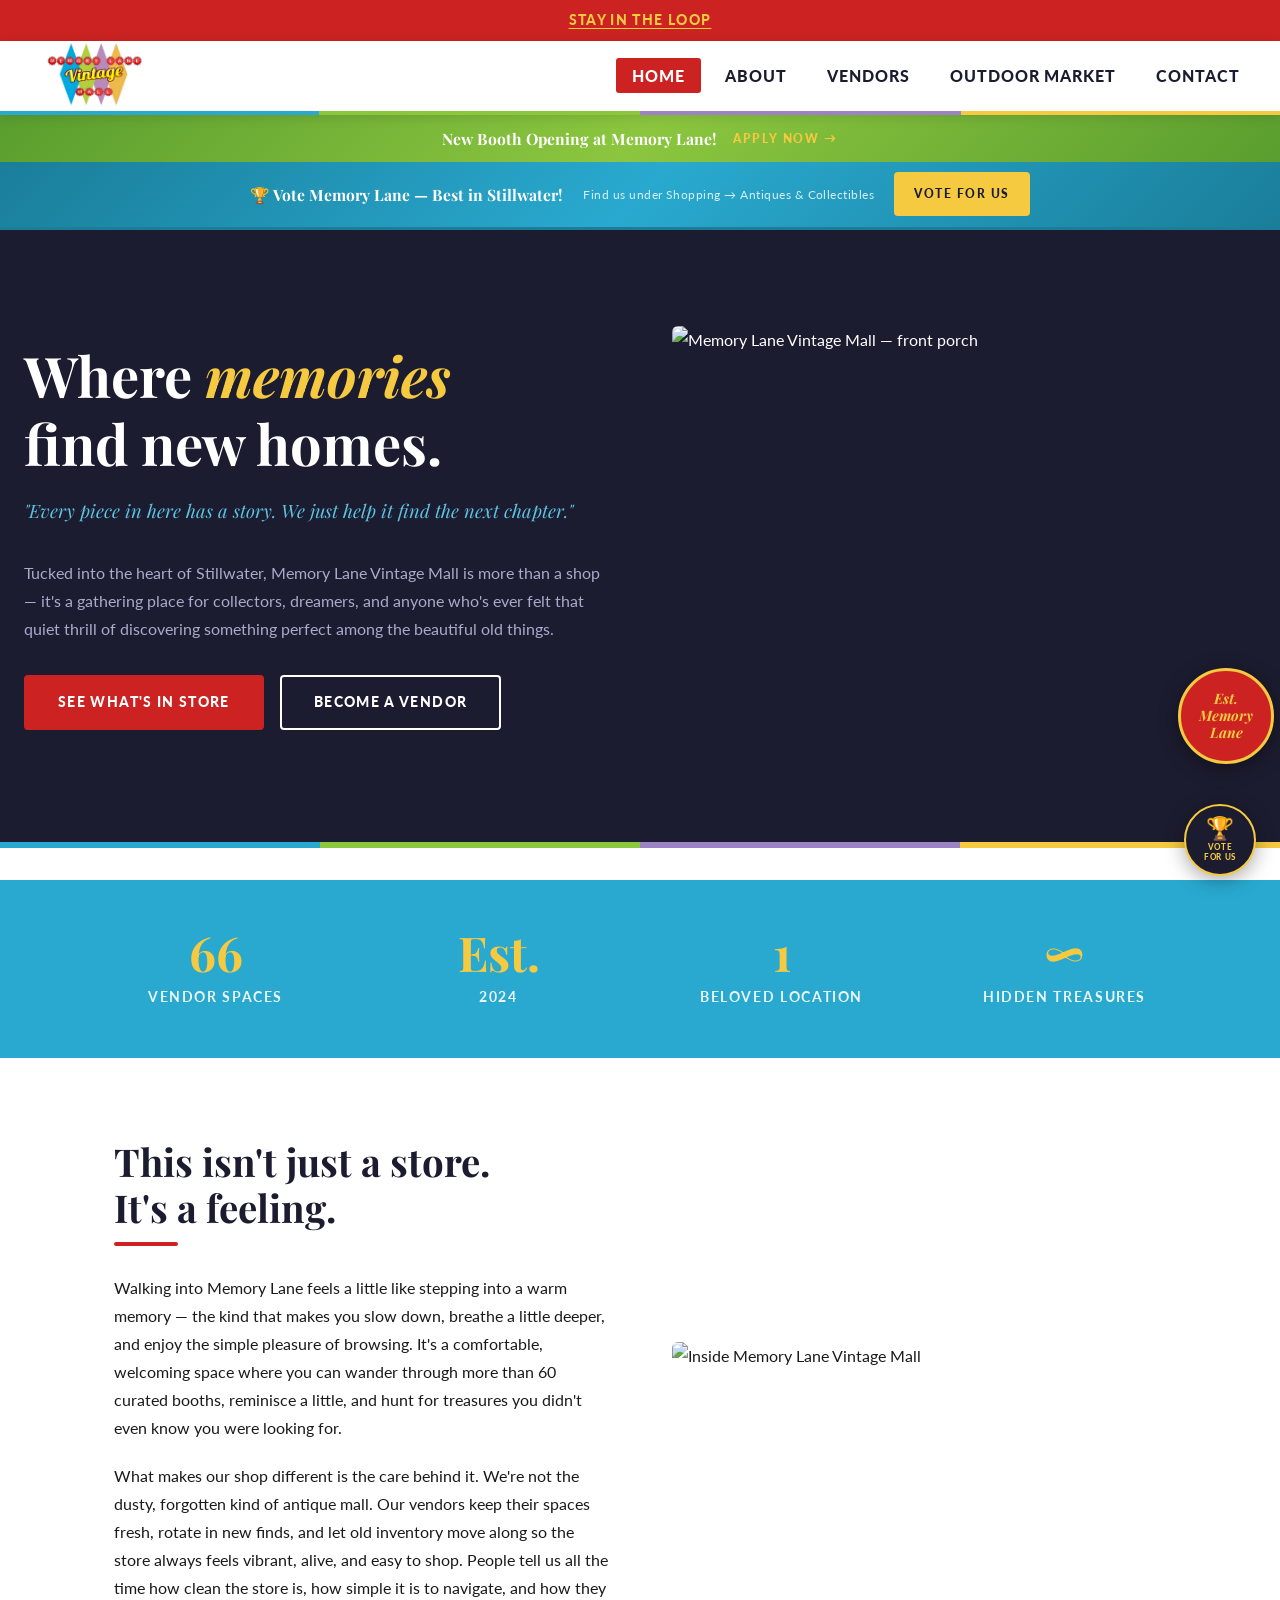
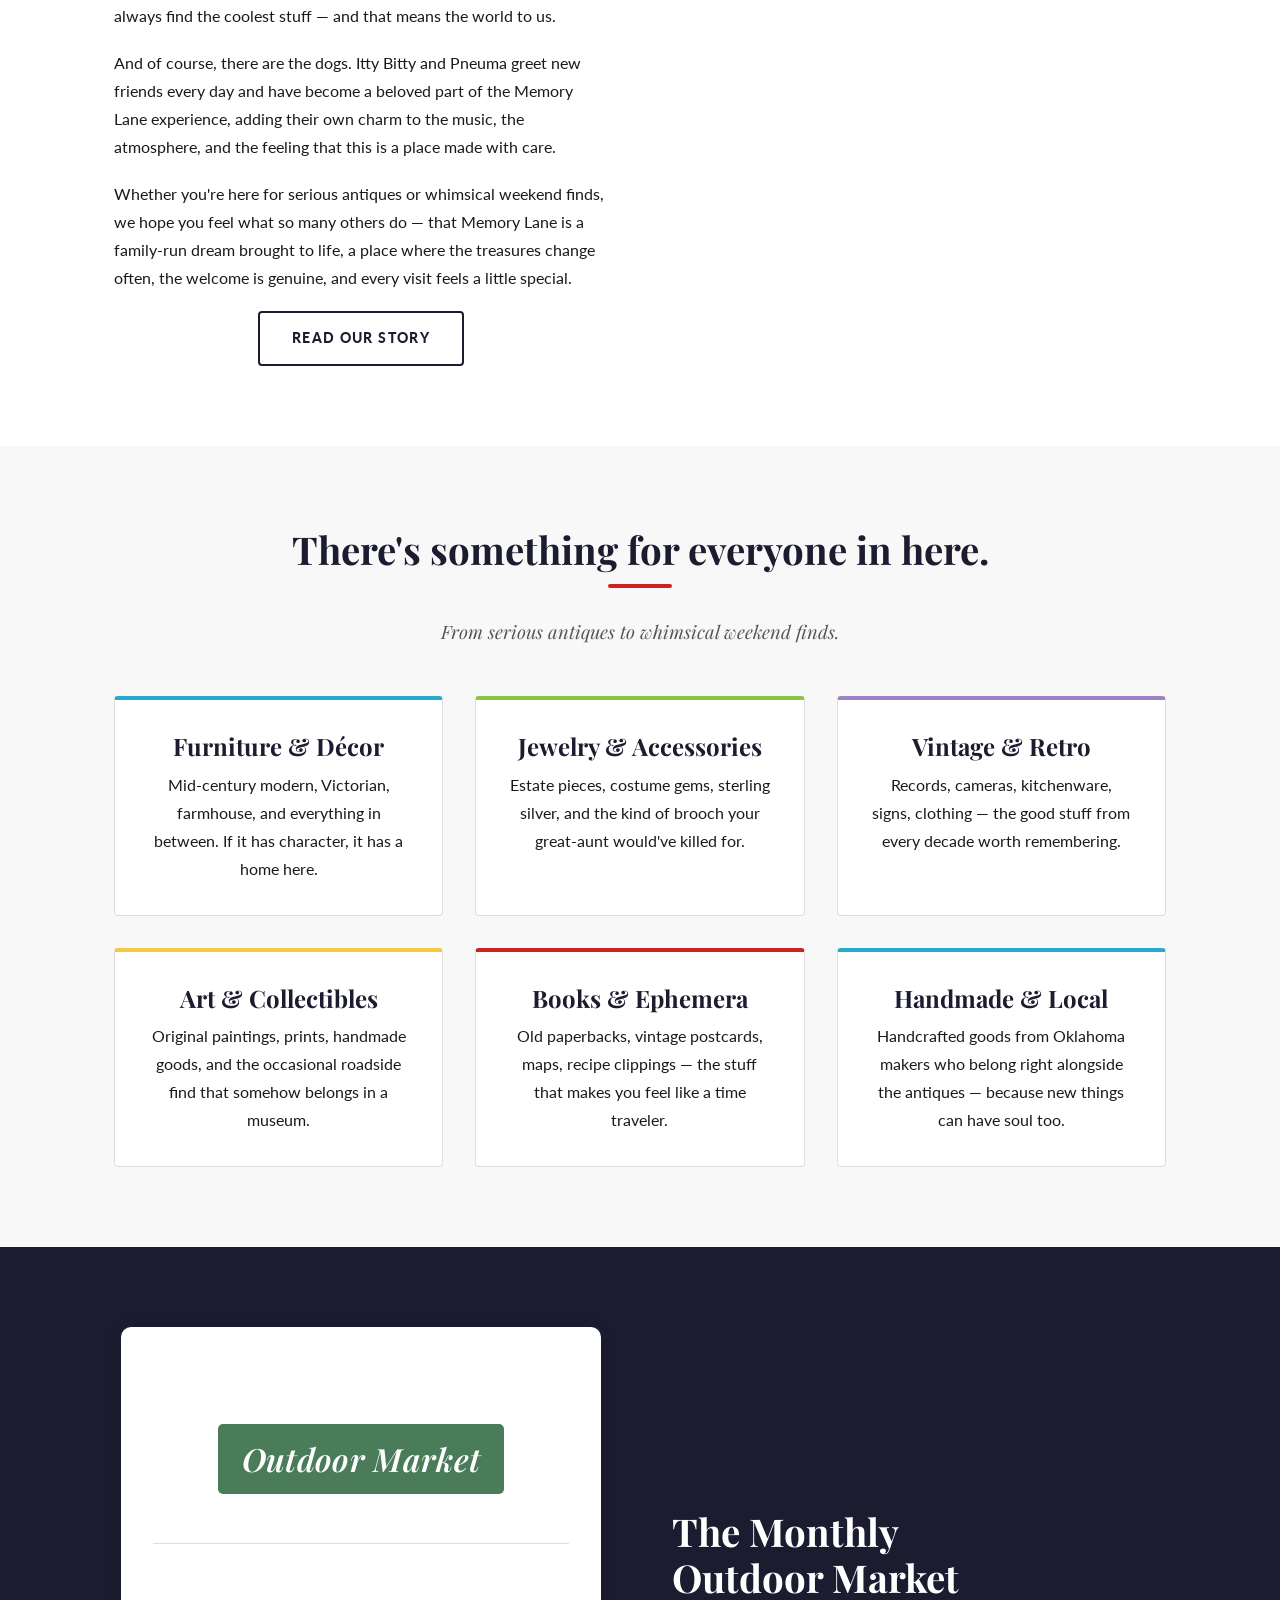
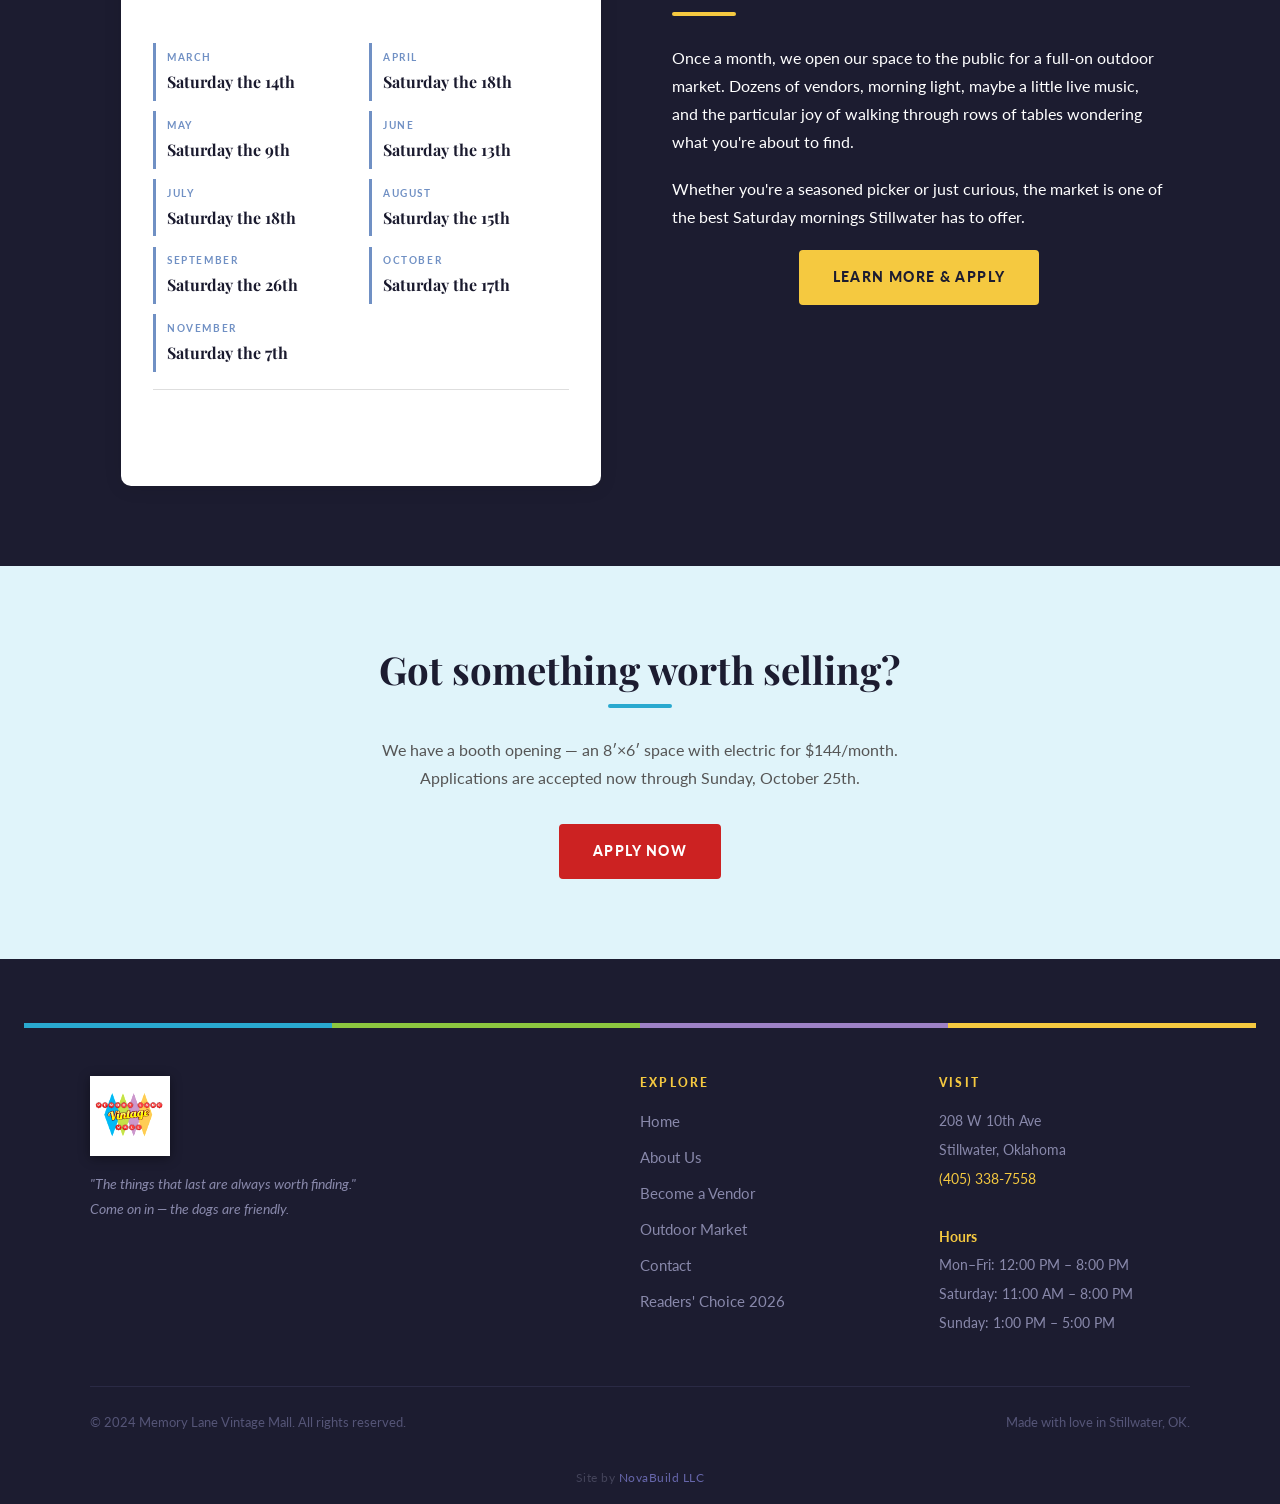
==== commit 32356ac0: "Add Vote for Us banner and floating badge for Best in Stillwater voting - Add slim blue vote banner " ====
--- a/index.html
+++ b/index.html
@@ -67,6 +67,7 @@
   </a>
 
   <!-- Readers' Choice Award Banner -->
+  <!--
   <a href="readers-choice-2026.html" class="award-banner" aria-label="Read our Readers' Choice 2026 announcement">
     <img src="ReadersChoiceMemoryLane.jpeg" alt="2026 Stillwater News Press Readers' Choice Award — 1st Place, Antique/Thrift/Vintage Store" class="award-banner__img" />
     <div class="award-banner__text">
@@ -75,6 +76,16 @@
       <span class="award-banner__cta">Read Our Thank-You &rarr;</span>
     </div>
   </a>
+  -->
+
+  <!-- Vote for Us Banner -->
+  <div class="vote-banner">
+    <div class="vote-banner__inner">
+      <span class="vote-banner__headline">🏆 Vote Memory Lane — Best in Stillwater!</span>
+      <span class="vote-banner__sub">Find us under Shopping &rarr; Antiques &amp; Collectibles</span>
+      <a href="https://bestinstillwater.com/vote/#" class="vote-banner__btn" target="_blank" rel="noopener noreferrer">Vote for Us</a>
+    </div>
+  </div>
 
   <!-- Hero Section -->
   <section class="hero">
@@ -307,6 +318,12 @@
     <div class="footer__credit">Site by <a href="https://novabuildweb.com" target="_blank" rel="noopener">NovaBuild LLC</a></div>
   </footer>
 
+  <!-- Floating Vote Badge -->
+  <a href="https://bestinstillwater.com/vote/#" class="vote-badge" target="_blank" rel="noopener noreferrer" aria-label="Vote for Memory Lane — Best in Stillwater">
+    <span class="vote-badge__icon">🏆</span>
+    <span class="vote-badge__text">Vote<br>for Us</span>
+  </a>
+
     <!-- Google tag (gtag.js) -->
   <script async src="https://www.googletagmanager.com/gtag/js?id=G-17FGVHYV53"></script>
   <script>
--- a/style.css
+++ b/style.css
@@ -231,13 +231,12 @@
   display: flex;
   align-items: center;
   justify-content: center;
-  gap: 1.25rem;
+  gap: 1rem;
   background: linear-gradient(135deg, #5a9e2f 0%, #8CC63F 50%, #5a9e2f 100%);
-  padding: 0.9rem 2.5rem;
+  padding: 0.6rem 2.5rem;
   text-decoration: none;
   color: var(--white);
   transition: filter 0.2s ease;
-  border-bottom: 3px solid #4a8020;
 }
 .booth-banner:hover {
   filter: brightness(1.08);
@@ -245,13 +244,13 @@
 }
 .booth-banner__text {
   font-family: 'Playfair Display', serif;
-  font-size: 1.05rem;
+  font-size: 0.98rem;
   font-weight: 700;
   color: var(--white);
 }
 .booth-banner__cta {
   font-family: 'Lato', sans-serif;
-  font-size: 0.78rem;
+  font-size: 0.72rem;
   font-weight: 900;
   letter-spacing: 0.14em;
   text-transform: uppercase;
@@ -261,11 +260,11 @@
 @media (max-width: 680px) {
   .booth-banner {
     flex-direction: column;
-    gap: 0.4rem;
-    padding: 0.9rem 1rem;
+    gap: 0.3rem;
+    padding: 0.6rem 1rem;
     text-align: center;
   }
-  .booth-banner__text { font-size: 0.95rem; }
+  .booth-banner__text { font-size: 0.9rem; }
 }
 
 /* ---------- Award Page Styles ---------- */
@@ -1342,6 +1341,138 @@
   }
 }
 
+/* ---------- Vote for Us Banner ---------- */
+.vote-banner {
+  background: linear-gradient(135deg, #1A7E9A 0%, #29A9CF 50%, #1A7E9A 100%);
+  padding: 0.65rem 1.5rem;
+  border-bottom: 3px solid #1A7E9A;
+  animation: voteBannerIn 0.8s cubic-bezier(0.25, 0.1, 0.25, 1) both;
+}
+
+@keyframes voteBannerIn {
+  from { opacity: 0; transform: translateY(-12px); }
+  to   { opacity: 1; transform: translateY(0); }
+}
+
+.vote-banner__inner {
+  display: flex;
+  align-items: center;
+  justify-content: center;
+  flex-wrap: wrap;
+  gap: 0.75rem 1.25rem;
+  max-width: 1100px;
+  margin: 0 auto;
+}
+
+.vote-banner__headline {
+  font-family: 'Playfair Display', serif;
+  font-size: 0.98rem;
+  font-weight: 700;
+  color: var(--white);
+}
+
+.vote-banner__sub {
+  font-family: 'Lato', sans-serif;
+  font-size: 0.75rem;
+  color: rgba(255,255,255,0.82);
+  letter-spacing: 0.04em;
+}
+
+.vote-banner__btn {
+  display: inline-flex;
+  align-items: center;
+  background-color: var(--yellow);
+  color: var(--navy);
+  font-family: 'Lato', sans-serif;
+  font-weight: 900;
+  font-size: 0.78rem;
+  letter-spacing: 0.12em;
+  text-transform: uppercase;
+  padding: 0 1.25rem;
+  min-height: 44px;
+  border-radius: 4px;
+  text-decoration: none;
+  white-space: nowrap;
+  transition: background-color 0.2s ease, transform 0.2s ease;
+}
+
+.vote-banner__btn:hover {
+  background-color: var(--yellow-dark);
+  color: var(--navy);
+  transform: translateY(-1px);
+}
+
+@media (max-width: 680px) {
+  .vote-banner { padding: 0.65rem 1rem; }
+  .vote-banner__inner { flex-direction: column; gap: 0.35rem; }
+  .vote-banner__headline { font-size: 0.9rem; }
+}
+
+/* ---------- Floating Vote Badge ---------- */
+.vote-badge {
+  position: fixed;
+  bottom: 1.5rem;
+  right: 1.5rem;
+  z-index: 500;
+  display: flex;
+  flex-direction: column;
+  align-items: center;
+  justify-content: center;
+  gap: 0.15rem;
+  background: var(--navy);
+  color: var(--yellow);
+  border: 2px solid var(--yellow);
+  border-radius: 50%;
+  width: 72px;
+  height: 72px;
+  text-decoration: none;
+  box-shadow: 0 4px 20px rgba(0,0,0,0.35);
+  transition: transform 0.2s ease, box-shadow 0.2s ease;
+  animation: voteBadgeIn 0.9s cubic-bezier(0.25, 0.1, 0.25, 1) 0.3s both;
+}
+
+@keyframes voteBadgeIn {
+  from { opacity: 0; transform: scale(0.7); }
+  to   { opacity: 1; transform: scale(1); }
+}
+
+.vote-badge:hover {
+  transform: translateY(-3px) scale(1.06);
+  box-shadow: 0 8px 28px rgba(0,0,0,0.45);
+  color: var(--yellow-light);
+}
+
+.vote-badge__icon {
+  font-size: 1.4rem;
+  line-height: 1;
+}
+
+.vote-badge__text {
+  font-family: 'Lato', sans-serif;
+  font-size: 0.5rem;
+  font-weight: 900;
+  letter-spacing: 0.08em;
+  text-transform: uppercase;
+  color: var(--yellow);
+  text-align: center;
+  line-height: 1.3;
+}
+
+@media (max-width: 480px) {
+  .vote-badge {
+    width: 60px;
+    height: 60px;
+    bottom: 1rem;
+    right: 1rem;
+  }
+  .vote-badge__icon { font-size: 1.2rem; }
+}
+
+@media (prefers-reduced-motion: reduce) {
+  .vote-banner,
+  .vote-badge { animation: none; }
+}
+
 /* ---------- Market Schedule Card ---------- */
 .market-schedule {
   background: #fff;
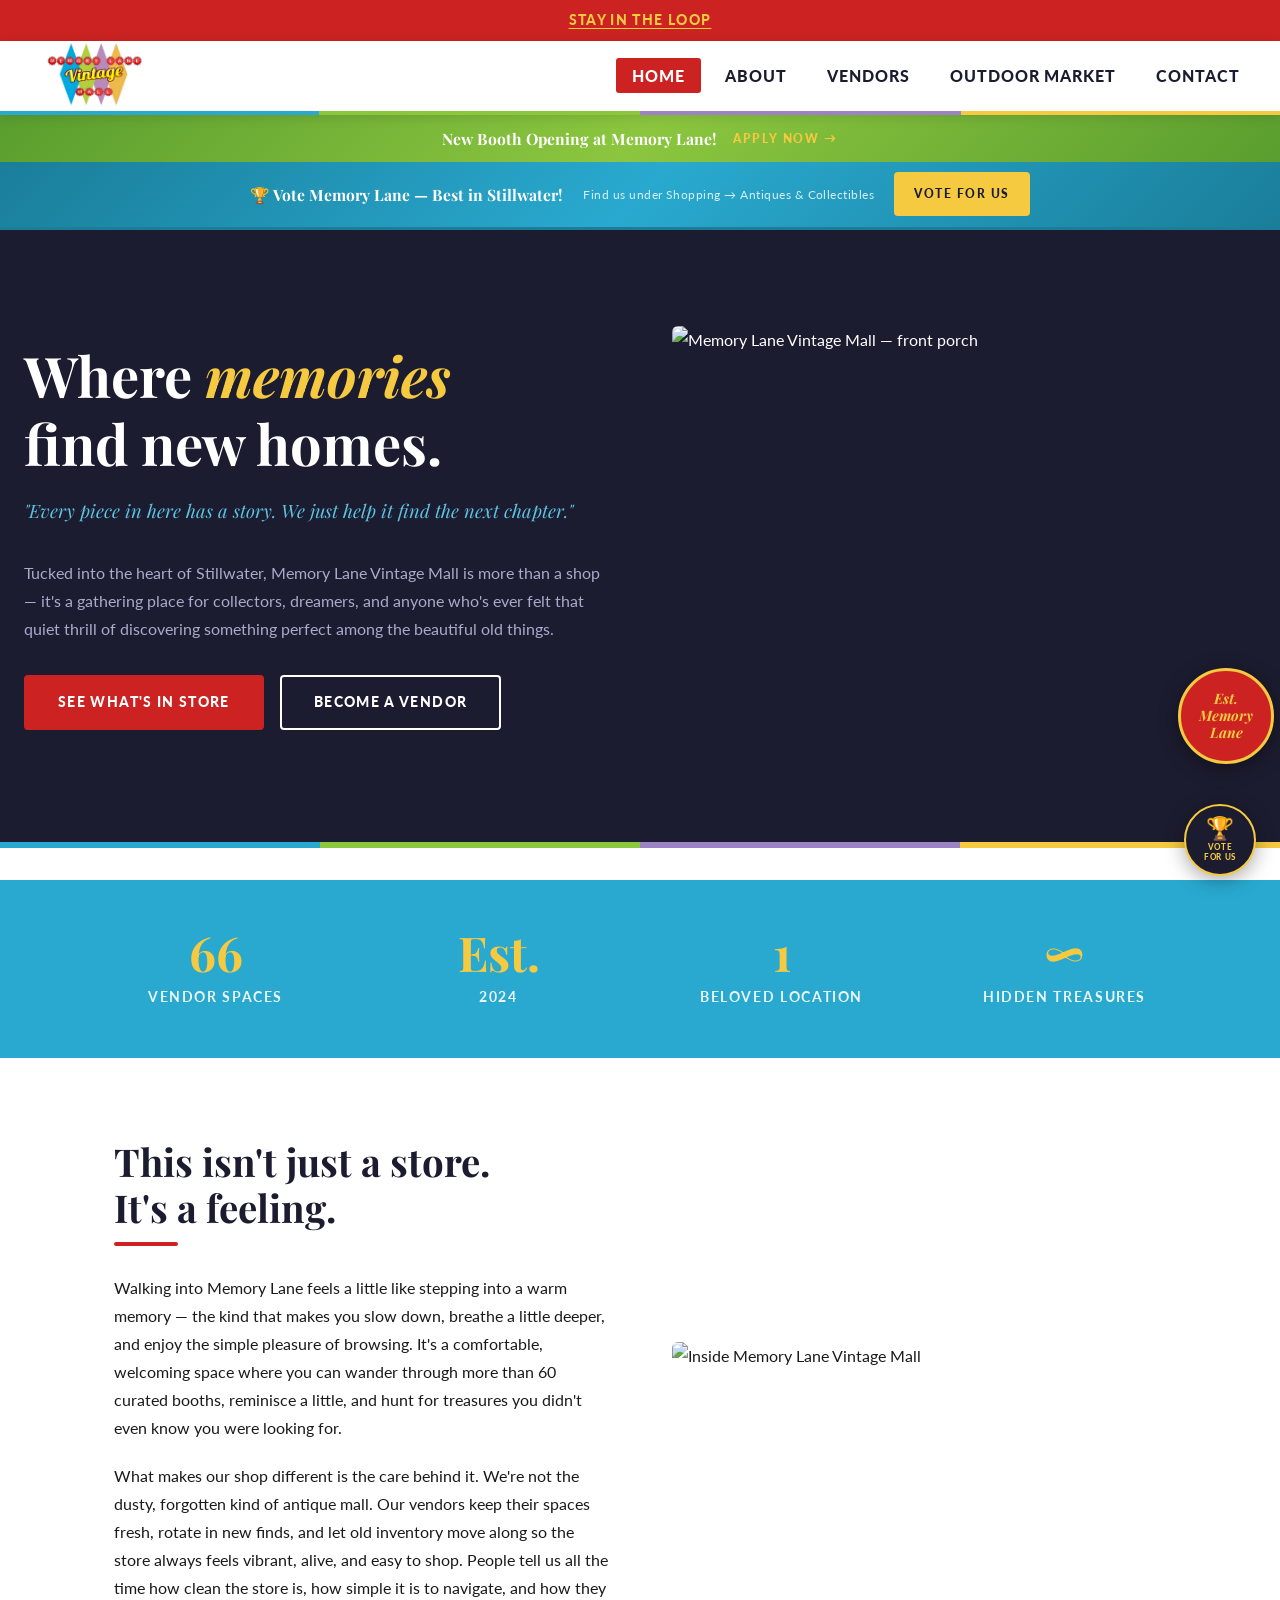
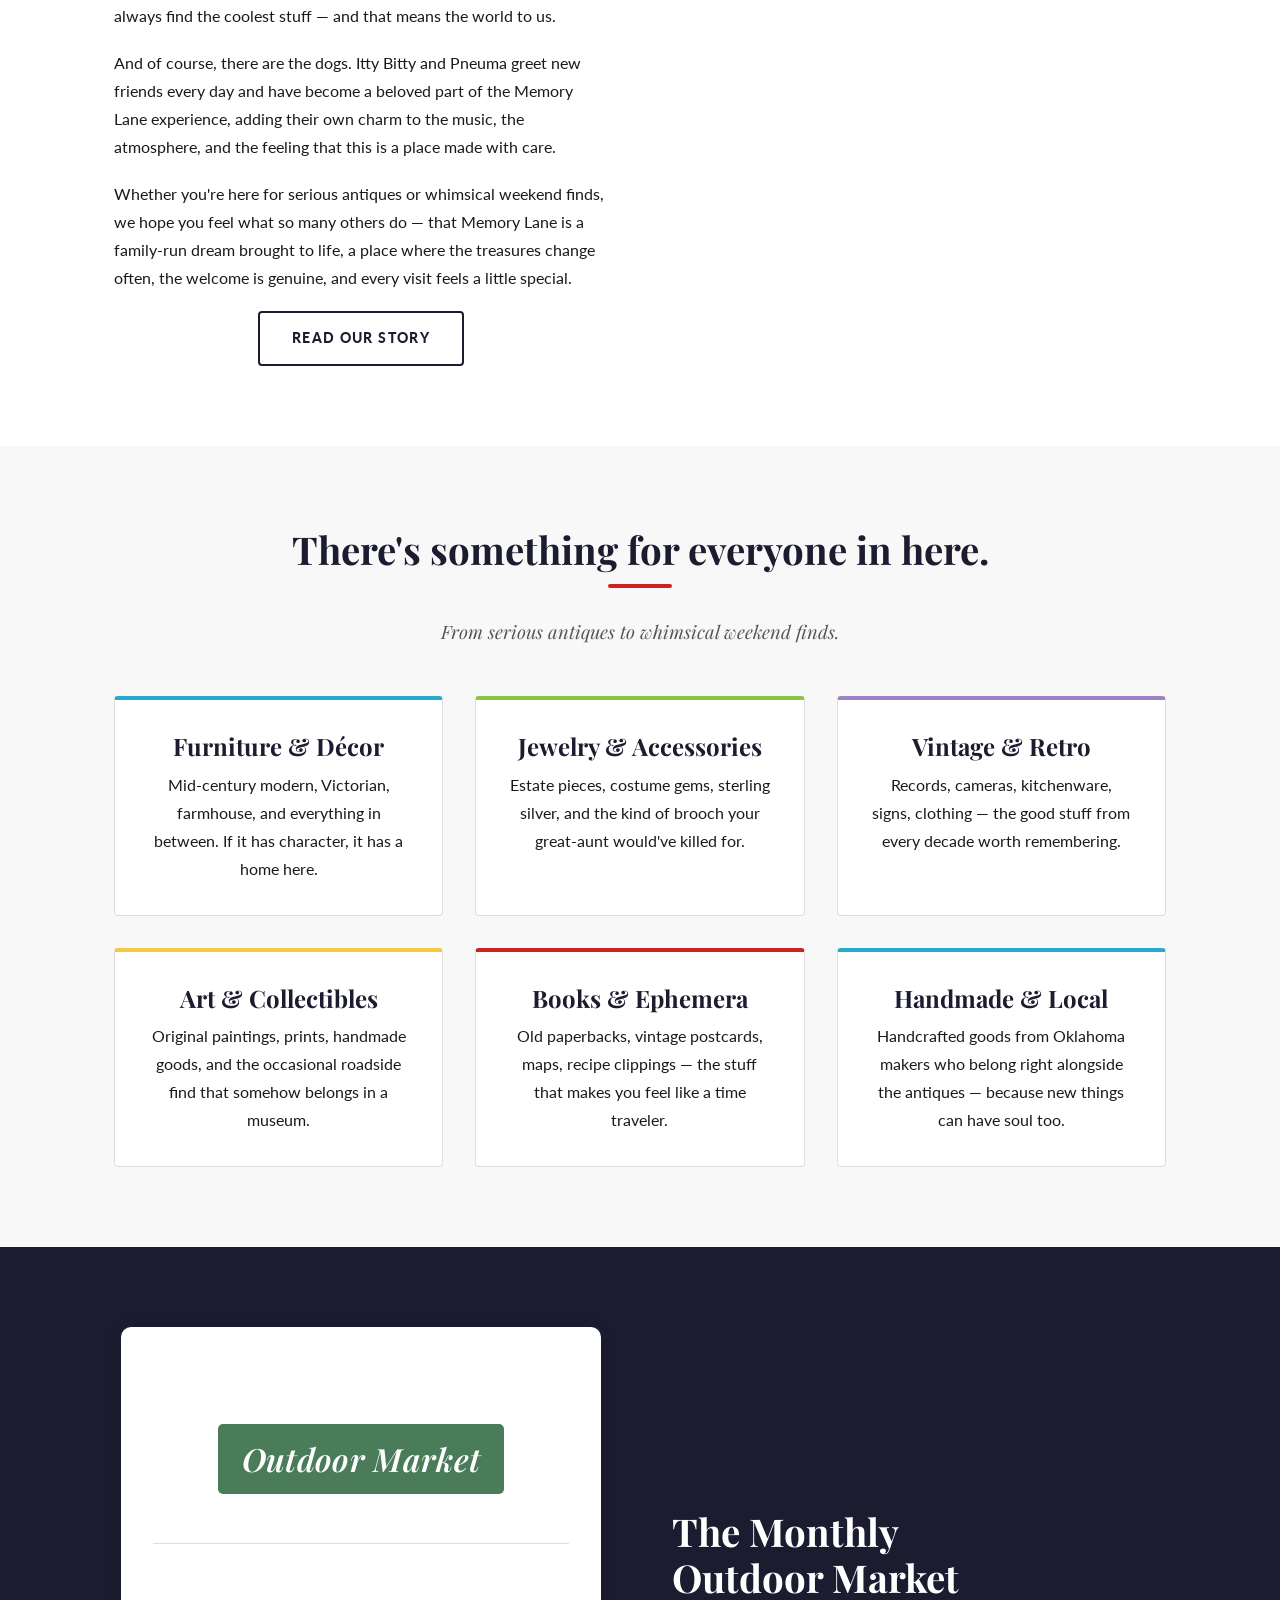
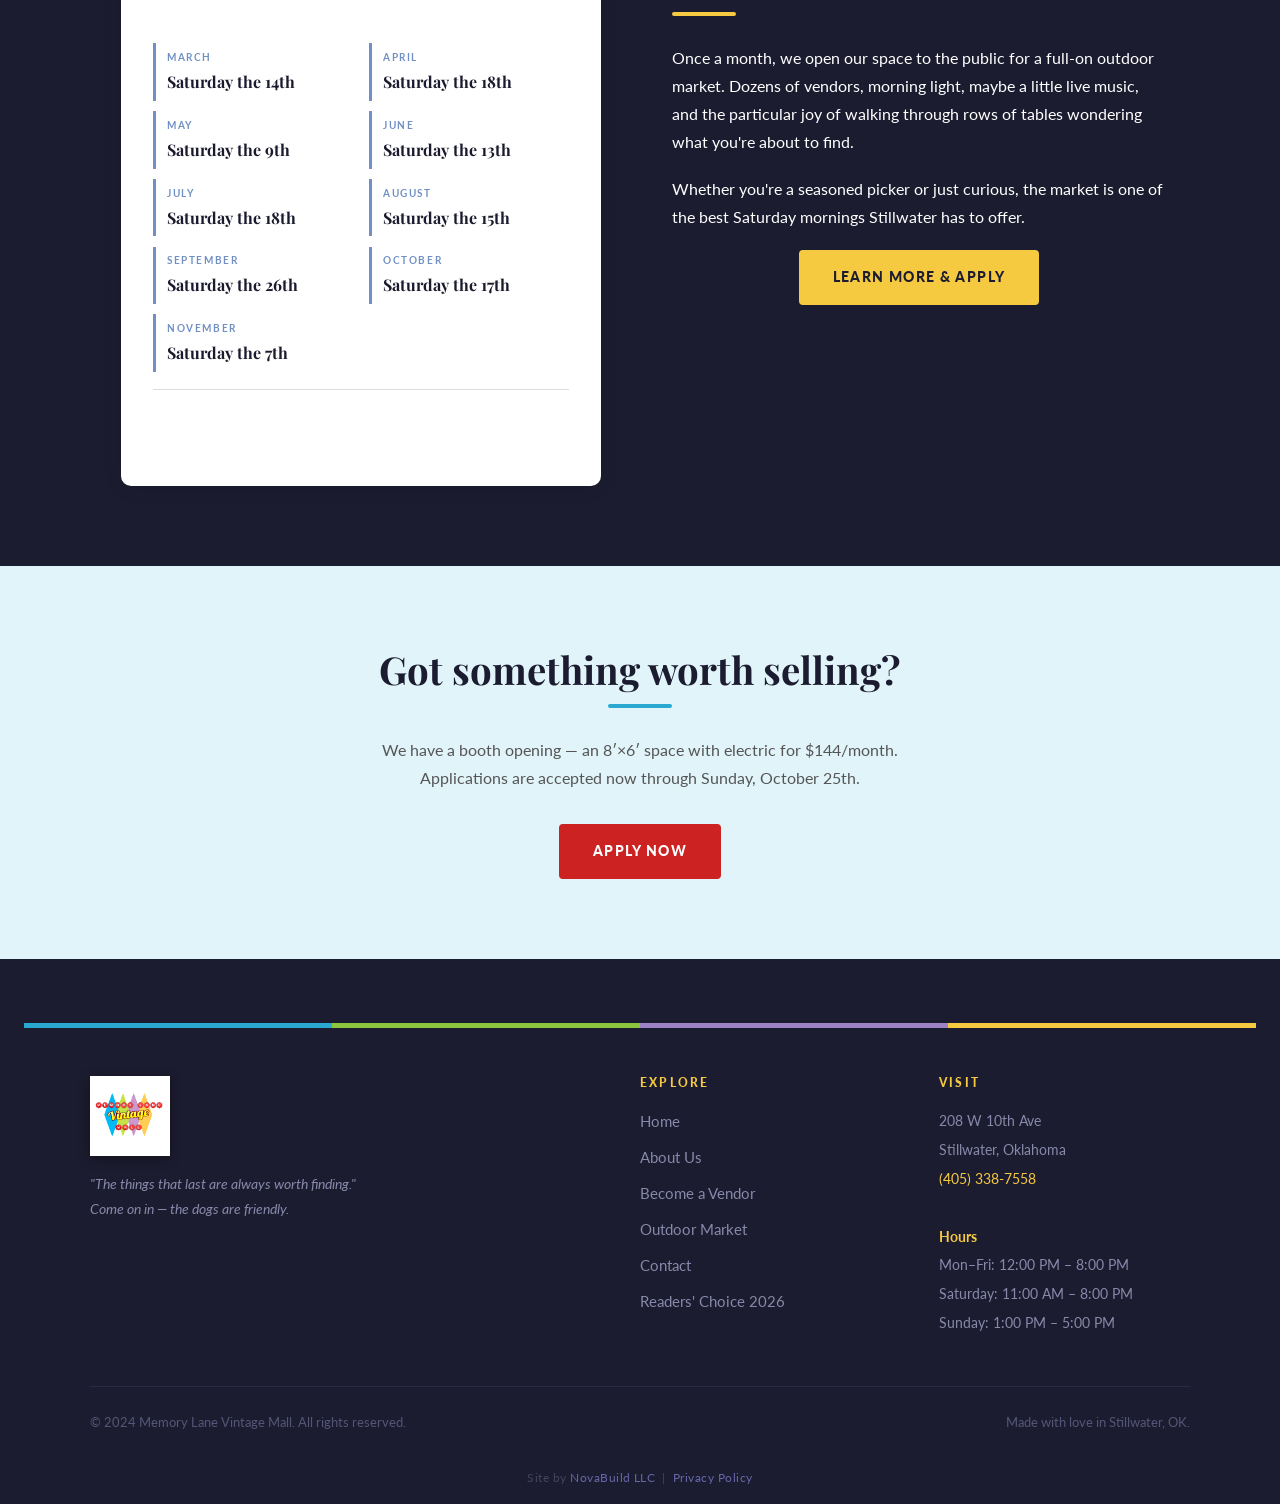
==== commit e29e4a14: "Privacy policy audit — add DNT, Google partner link, SMS consent, fix AI clause" ====
--- a/index.html
+++ b/index.html
@@ -315,7 +315,7 @@
       <span>&copy; 2024 Memory Lane Vintage Mall. All rights reserved.</span>
       <span>Made with love in Stillwater, OK.</span>
     </div>
-    <div class="footer__credit">Site by <a href="https://novabuildweb.com" target="_blank" rel="noopener">NovaBuild LLC</a></div>
+    <div class="footer__credit">Site by <a href="https://novabuildweb.com" target="_blank" rel="noopener">NovaBuild LLC</a> &nbsp;|&nbsp; <a href="privacy.html">Privacy Policy</a></div>
   </footer>
 
   <!-- Floating Vote Badge -->
